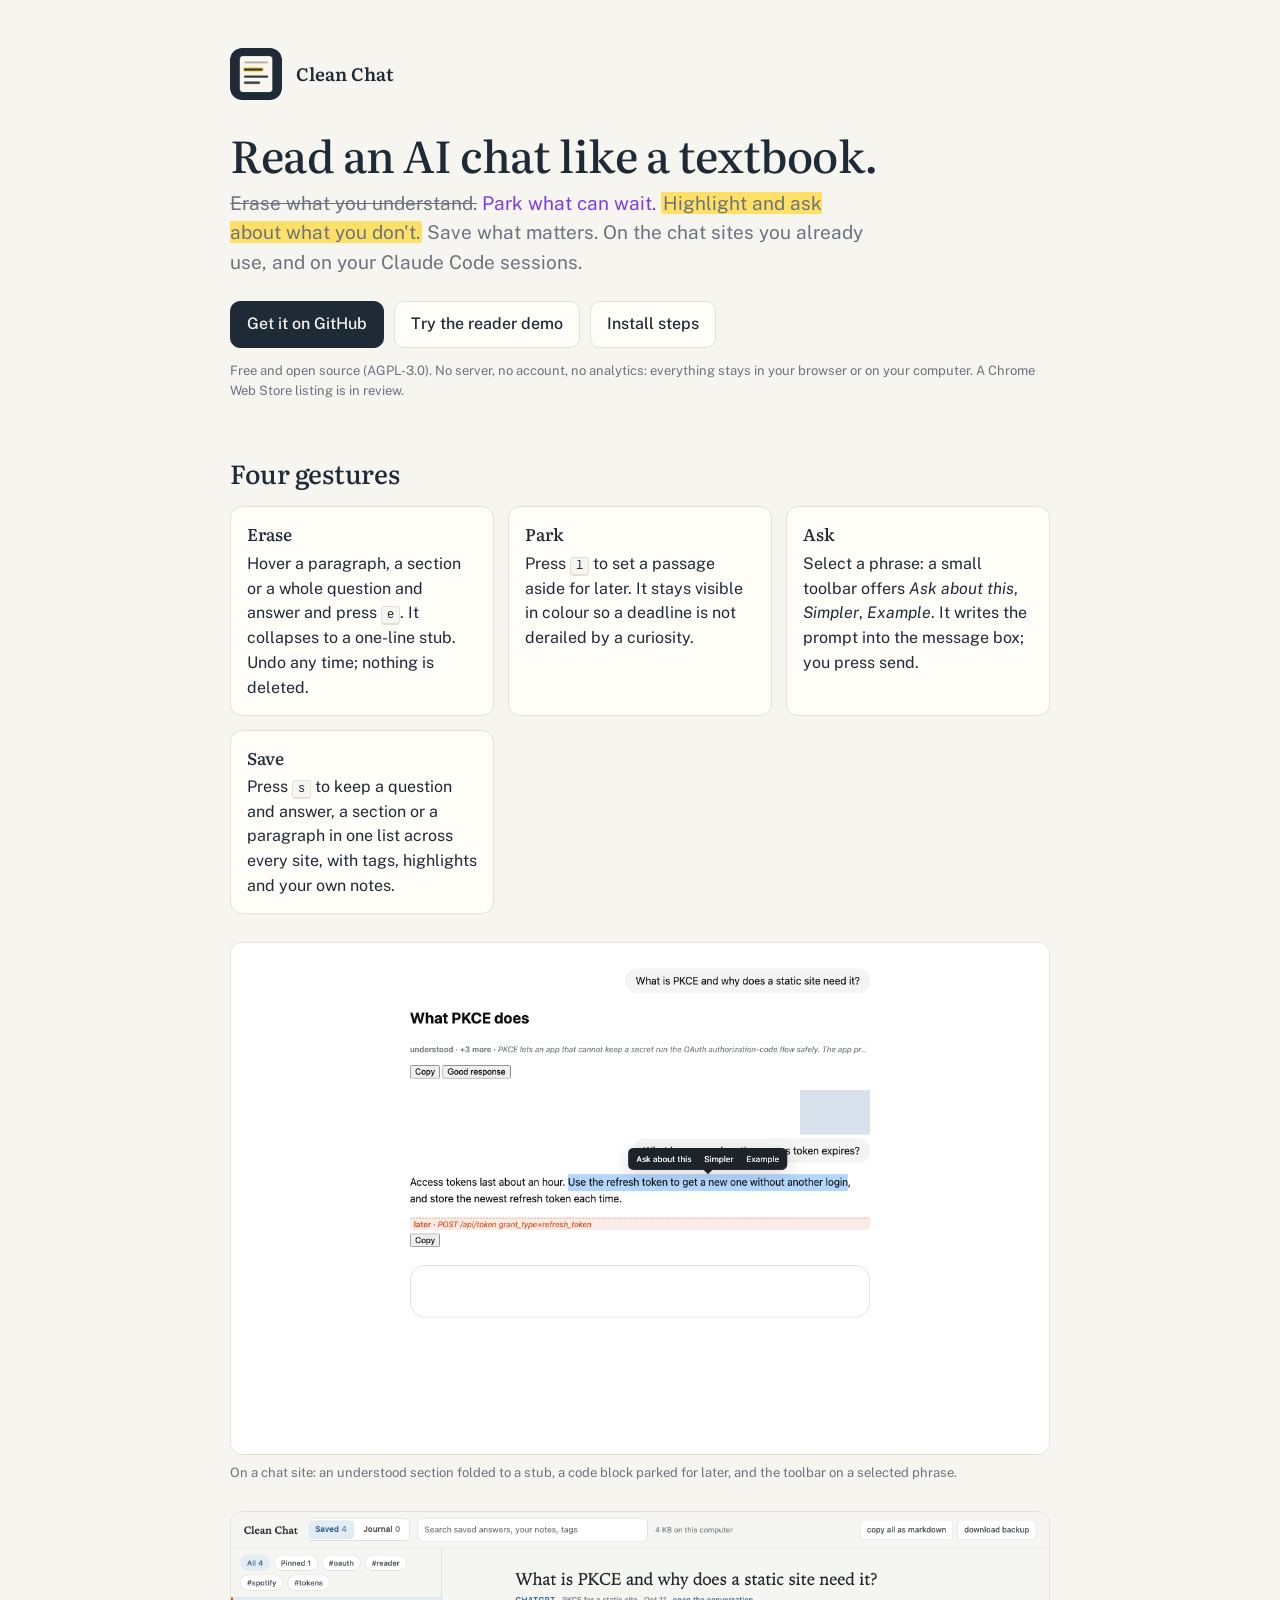
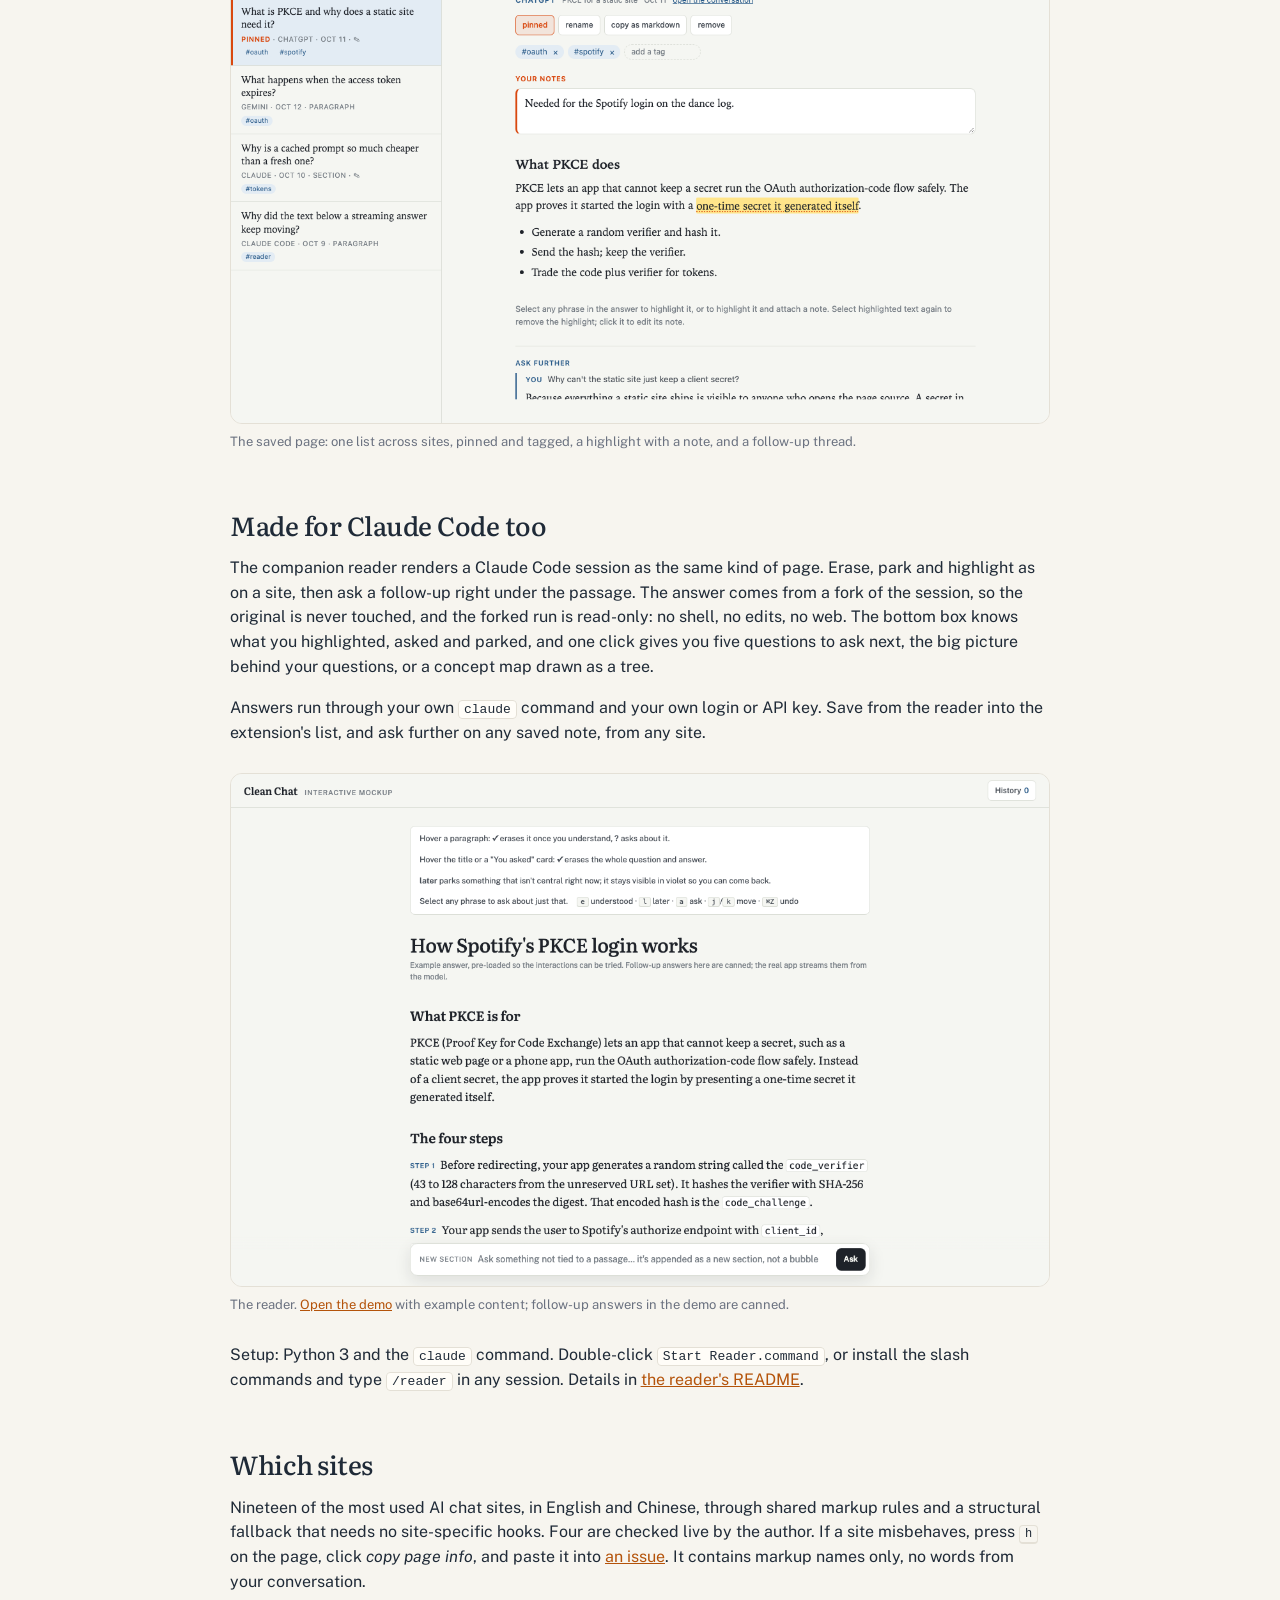
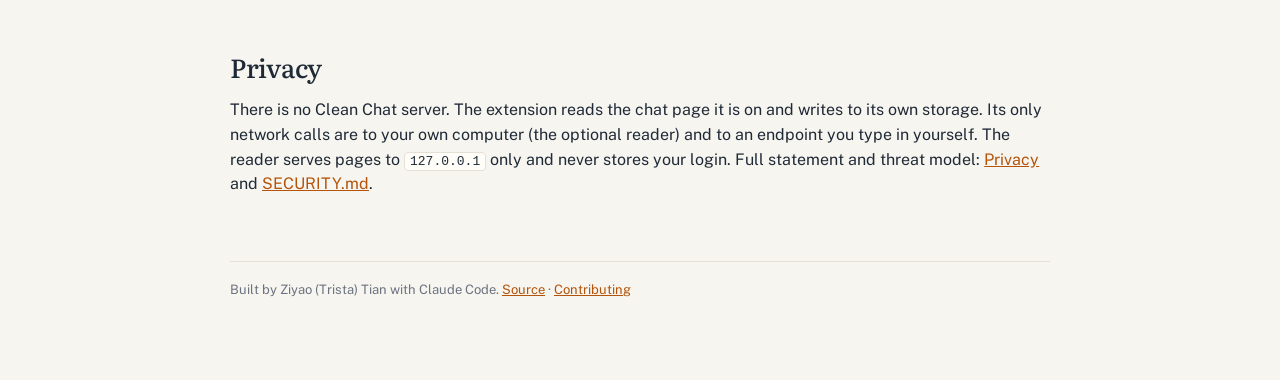
==== index.html @ 5e44d2bc "Project page for GitHub Pages Co-Authored-By: Claude Fable 5.1 <noreply@anthropic.com>" ====
<!doctype html>
<html lang="en">
<head>
<meta charset="utf-8">
<meta name="viewport" content="width=device-width, initial-scale=1">
<title>Clean Chat</title>
<meta name="description" content="A reading layer for AI chats and Claude Code sessions: erase what you understand, park what can wait, highlight and ask about what you don't, save what matters.">
<link rel="icon" href="store/icon128.png">
<link rel="preconnect" href="https://fonts.googleapis.com">
<link rel="preconnect" href="https://fonts.gstatic.com" crossorigin>
<link href="https://fonts.googleapis.com/css2?family=Literata:ital,opsz,wght@0,7..72,400;0,7..72,500;0,7..72,600;1,7..72,400&family=Public+Sans:wght@400;500;600&display=swap" rel="stylesheet">
<style>
  :root { --paper:#f7f5ef; --card:#fffdf8; --ink:#1f2a37; --muted:#6b7280; --rule:#e4e0d6; --accent:#b4530a; --later:#7c3aed; --hl:#ffe066;
          --serif:"Literata",Georgia,serif; --sans:"Public Sans",system-ui,sans-serif; --mono:ui-monospace,SFMono-Regular,Menlo,monospace; }
  @media (prefers-color-scheme: dark) { :root { --paper:#17191d; --card:#1f2227; --ink:#e8e6df; --muted:#9aa0a6; --rule:#2f333a; --hl:#8a6d00; } }
  * { box-sizing:border-box; }
  body { margin:0; background:var(--paper); color:var(--ink); font-family:var(--sans); line-height:1.55; }
  main { max-width:860px; margin:0 auto; padding:48px 20px 80px; }
  h1,h2,h3 { font-family:var(--serif); font-weight:500; letter-spacing:-0.01em; line-height:1.2; }
  h1 { font-size:44px; margin:0 0 8px; } h2 { font-size:26px; margin:56px 0 12px; } h3 { font-size:18px; margin:24px 0 6px; }
  .lede { font-size:19px; color:var(--muted); max-width:640px; margin:0 0 24px; }
  .brand { display:flex; align-items:center; gap:14px; margin-bottom:28px; }
  .brand img { width:52px; height:52px; border-radius:12px; }
  .brand span { font-family:var(--serif); font-weight:600; font-size:18px; }
  .cta { display:flex; flex-wrap:wrap; gap:10px; margin:20px 0 8px; }
  .btn { display:inline-block; padding:10px 16px; border-radius:10px; border:1px solid var(--rule); background:var(--card); color:var(--ink); text-decoration:none; font-weight:500; }
  .btn.primary { background:var(--ink); color:var(--paper); border-color:var(--ink); }
  .note { font-size:13px; color:var(--muted); }
  figure { margin:28px 0; } figure img { width:100%; height:auto; border:1px solid var(--rule); border-radius:12px; display:block; background:#fff; }
  figcaption { font-size:13px; color:var(--muted); margin-top:8px; }
  .gest { display:grid; grid-template-columns:repeat(auto-fit,minmax(240px,1fr)); gap:14px; margin:18px 0; }
  .g { background:var(--card); border:1px solid var(--rule); border-radius:12px; padding:14px 16px; }
  .g b { display:block; font-family:var(--serif); font-size:17px; font-weight:500; margin-bottom:4px; }
  kbd { font-family:var(--mono); font-size:12px; background:var(--paper); border:1px solid var(--rule); border-bottom-width:2px; border-radius:4px; padding:1px 5px; }
  .erased { color:var(--muted); text-decoration:line-through; } .parked { color:var(--later); } mark { background:var(--hl); color:inherit; padding:0 2px; border-radius:2px; }
  ol, ul { padding-left:22px; } li { margin:4px 0; }
  code { font-family:var(--mono); font-size:13px; background:var(--card); border:1px solid var(--rule); border-radius:4px; padding:1px 5px; }
  a { color:var(--accent); } footer { margin-top:64px; padding-top:18px; border-top:1px solid var(--rule); font-size:13px; color:var(--muted); }
</style>
</head>
<body>
<main>
  <div class="brand"><img src="store/icon128.png" alt=""><span>Clean Chat</span></div>
  <h1>Read an AI chat like a textbook.</h1>
  <p class="lede"><span class="erased">Erase what you understand.</span> <span class="parked">Park what can wait.</span> <mark>Highlight and ask about what you don't.</mark> Save what matters. On the chat sites you already use, and on your Claude Code sessions.</p>
  <div class="cta">
    <a class="btn primary" href="https://github.com/tristatian/clean-chat">Get it on GitHub</a>
    <a class="btn" href="mockup-v0.html">Try the reader demo</a>
    <a class="btn" href="https://github.com/tristatian/clean-chat#install">Install steps</a>
  </div>
  <p class="note">Free and open source (AGPL-3.0). No server, no account, no analytics: everything stays in your browser or on your computer. A Chrome Web Store listing is in review.</p>

  <h2>Four gestures</h2>
  <div class="gest">
    <div class="g"><b>Erase</b>Hover a paragraph, a section or a whole question and answer and press <kbd>e</kbd>. It collapses to a one-line stub. Undo any time; nothing is deleted.</div>
    <div class="g"><b>Park</b>Press <kbd>l</kbd> to set a passage aside for later. It stays visible in colour so a deadline is not derailed by a curiosity.</div>
    <div class="g"><b>Ask</b>Select a phrase: a small toolbar offers <i>Ask about this</i>, <i>Simpler</i>, <i>Example</i>. It writes the prompt into the message box; you press send.</div>
    <div class="g"><b>Save</b>Press <kbd>s</kbd> to keep a question and answer, a section or a paragraph in one list across every site, with tags, highlights and your own notes.</div>
  </div>
  <figure><img src="store/screenshots/1-chat.png" alt="A chat page with an understood stub, a parked code block and the selection toolbar"><figcaption>On a chat site: an understood section folded to a stub, a code block parked for later, and the toolbar on a selected phrase.</figcaption></figure>
  <figure><img src="store/screenshots/2-saved.png" alt="The saved page with notes from several sites"><figcaption>The saved page: one list across sites, pinned and tagged, a highlight with a note, and a follow-up thread.</figcaption></figure>

  <h2>Made for Claude Code too</h2>
  <p>The companion reader renders a Claude Code session as the same kind of page. Erase, park and highlight as on a site, then ask a follow-up right under the passage. The answer comes from a fork of the session, so the original is never touched, and the forked run is read-only: no shell, no edits, no web. The bottom box knows what you highlighted, asked and parked, and one click gives you five questions to ask next, the big picture behind your questions, or a concept map drawn as a tree.</p>
  <p>Answers run through your own <code>claude</code> command and your own login or API key. Save from the reader into the extension's list, and ask further on any saved note, from any site.</p>
  <figure><img src="store/screenshots/3-reader.png" alt="The Claude Code reader page"><figcaption>The reader. <a href="mockup-v0.html">Open the demo</a> with example content; follow-up answers in the demo are canned.</figcaption></figure>
  <p>Setup: Python 3 and the <code>claude</code> command. Double-click <code>Start Reader.command</code>, or install the slash commands and type <code>/reader</code> in any session. Details in <a href="https://github.com/tristatian/clean-chat/blob/main/claude-code/README.md">the reader's README</a>.</p>

  <h2>Which sites</h2>
  <p>Nineteen of the most used AI chat sites, in English and Chinese, through shared markup rules and a structural fallback that needs no site-specific hooks. Four are checked live by the author. If a site misbehaves, press <kbd>h</kbd> on the page, click <i>copy page info</i>, and paste it into <a href="https://github.com/tristatian/clean-chat/issues">an issue</a>. It contains markup names only, no words from your conversation.</p>

  <h2>Privacy</h2>
  <p>There is no Clean Chat server. The extension reads the chat page it is on and writes to its own storage. Its only network calls are to your own computer (the optional reader) and to an endpoint you type in yourself. The reader serves pages to <code>127.0.0.1</code> only and never stores your login. Full statement and threat model: <a href="https://github.com/tristatian/clean-chat#privacy">Privacy</a> and <a href="https://github.com/tristatian/clean-chat/blob/main/SECURITY.md">SECURITY.md</a>.</p>

  <footer>Built by Ziyao (Trista) Tian with Claude Code. <a href="https://github.com/tristatian/clean-chat">Source</a> · <a href="https://github.com/tristatian/clean-chat/blob/main/CONTRIBUTING.md">Contributing</a></footer>
</main>
</body>
</html>
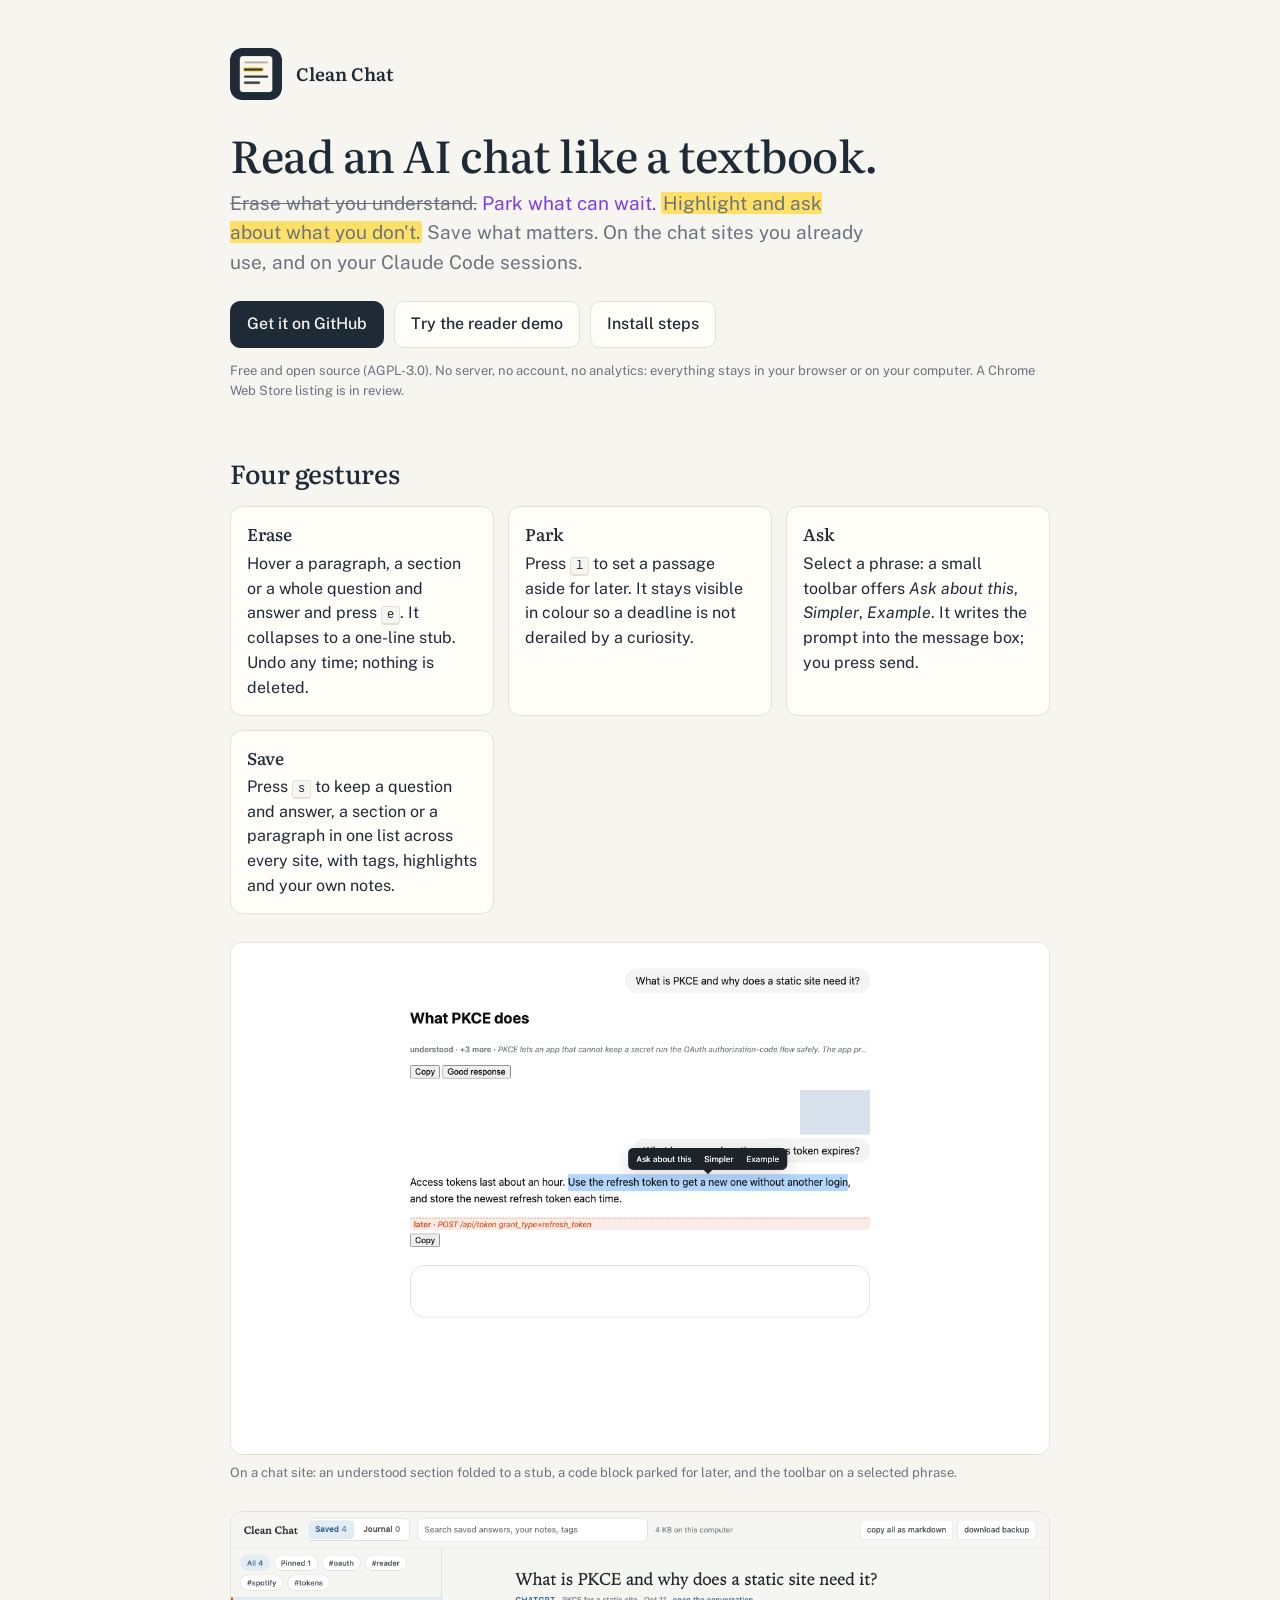
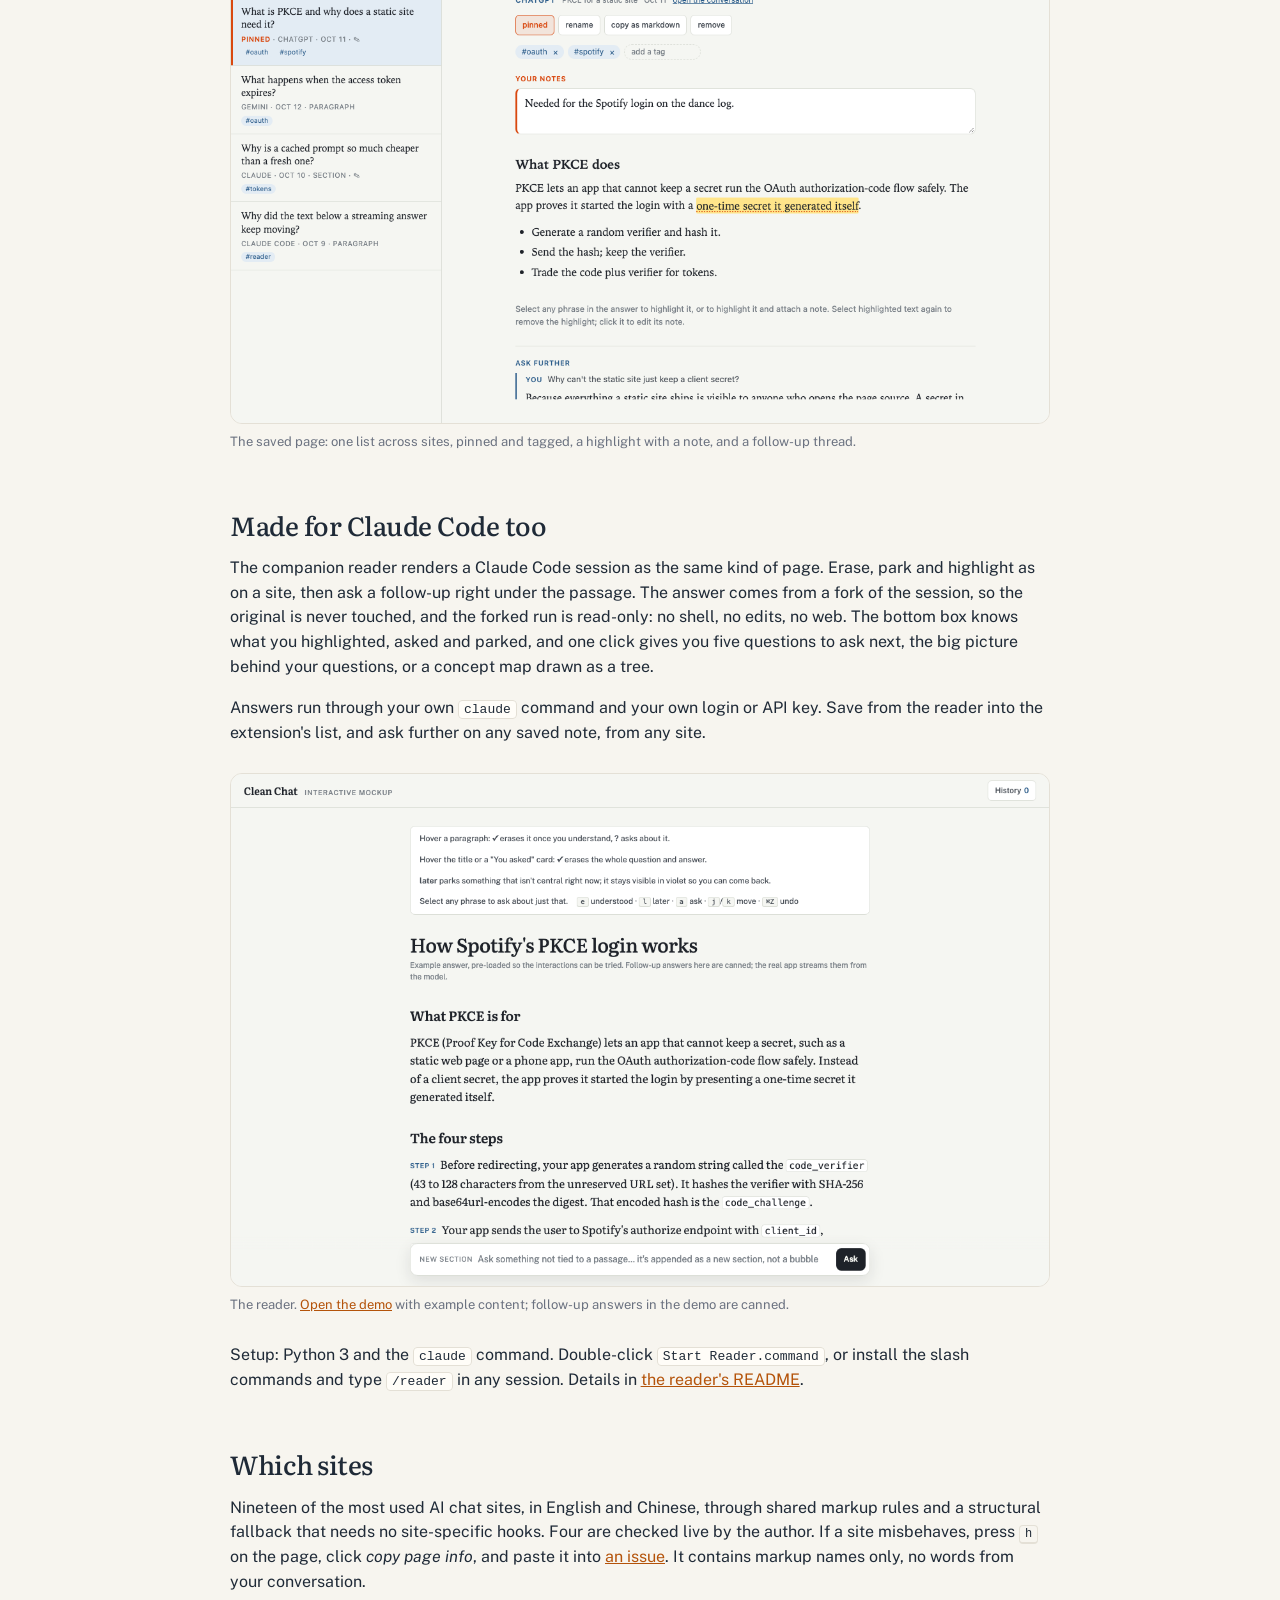
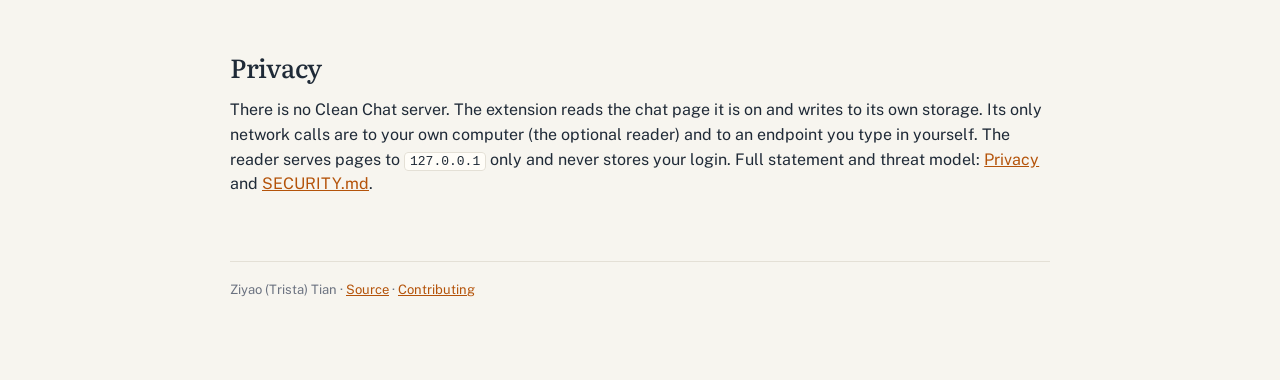
==== commit 8c673bfe: "Page footer Co-Authored-By: Claude Fable 5.1 <noreply@anthropic.com>" ====
--- a/index.html
+++ b/index.html
@@ -72,7 +72,7 @@
   <h2>Privacy</h2>
   <p>There is no Clean Chat server. The extension reads the chat page it is on and writes to its own storage. Its only network calls are to your own computer (the optional reader) and to an endpoint you type in yourself. The reader serves pages to <code>127.0.0.1</code> only and never stores your login. Full statement and threat model: <a href="https://github.com/tristatian/clean-chat#privacy">Privacy</a> and <a href="https://github.com/tristatian/clean-chat/blob/main/SECURITY.md">SECURITY.md</a>.</p>
 
-  <footer>Built by Ziyao (Trista) Tian with Claude Code. <a href="https://github.com/tristatian/clean-chat">Source</a> · <a href="https://github.com/tristatian/clean-chat/blob/main/CONTRIBUTING.md">Contributing</a></footer>
+  <footer>Ziyao (Trista) Tian · <a href="https://github.com/tristatian/clean-chat">Source</a> · <a href="https://github.com/tristatian/clean-chat/blob/main/CONTRIBUTING.md">Contributing</a></footer>
 </main>
 </body>
 </html>
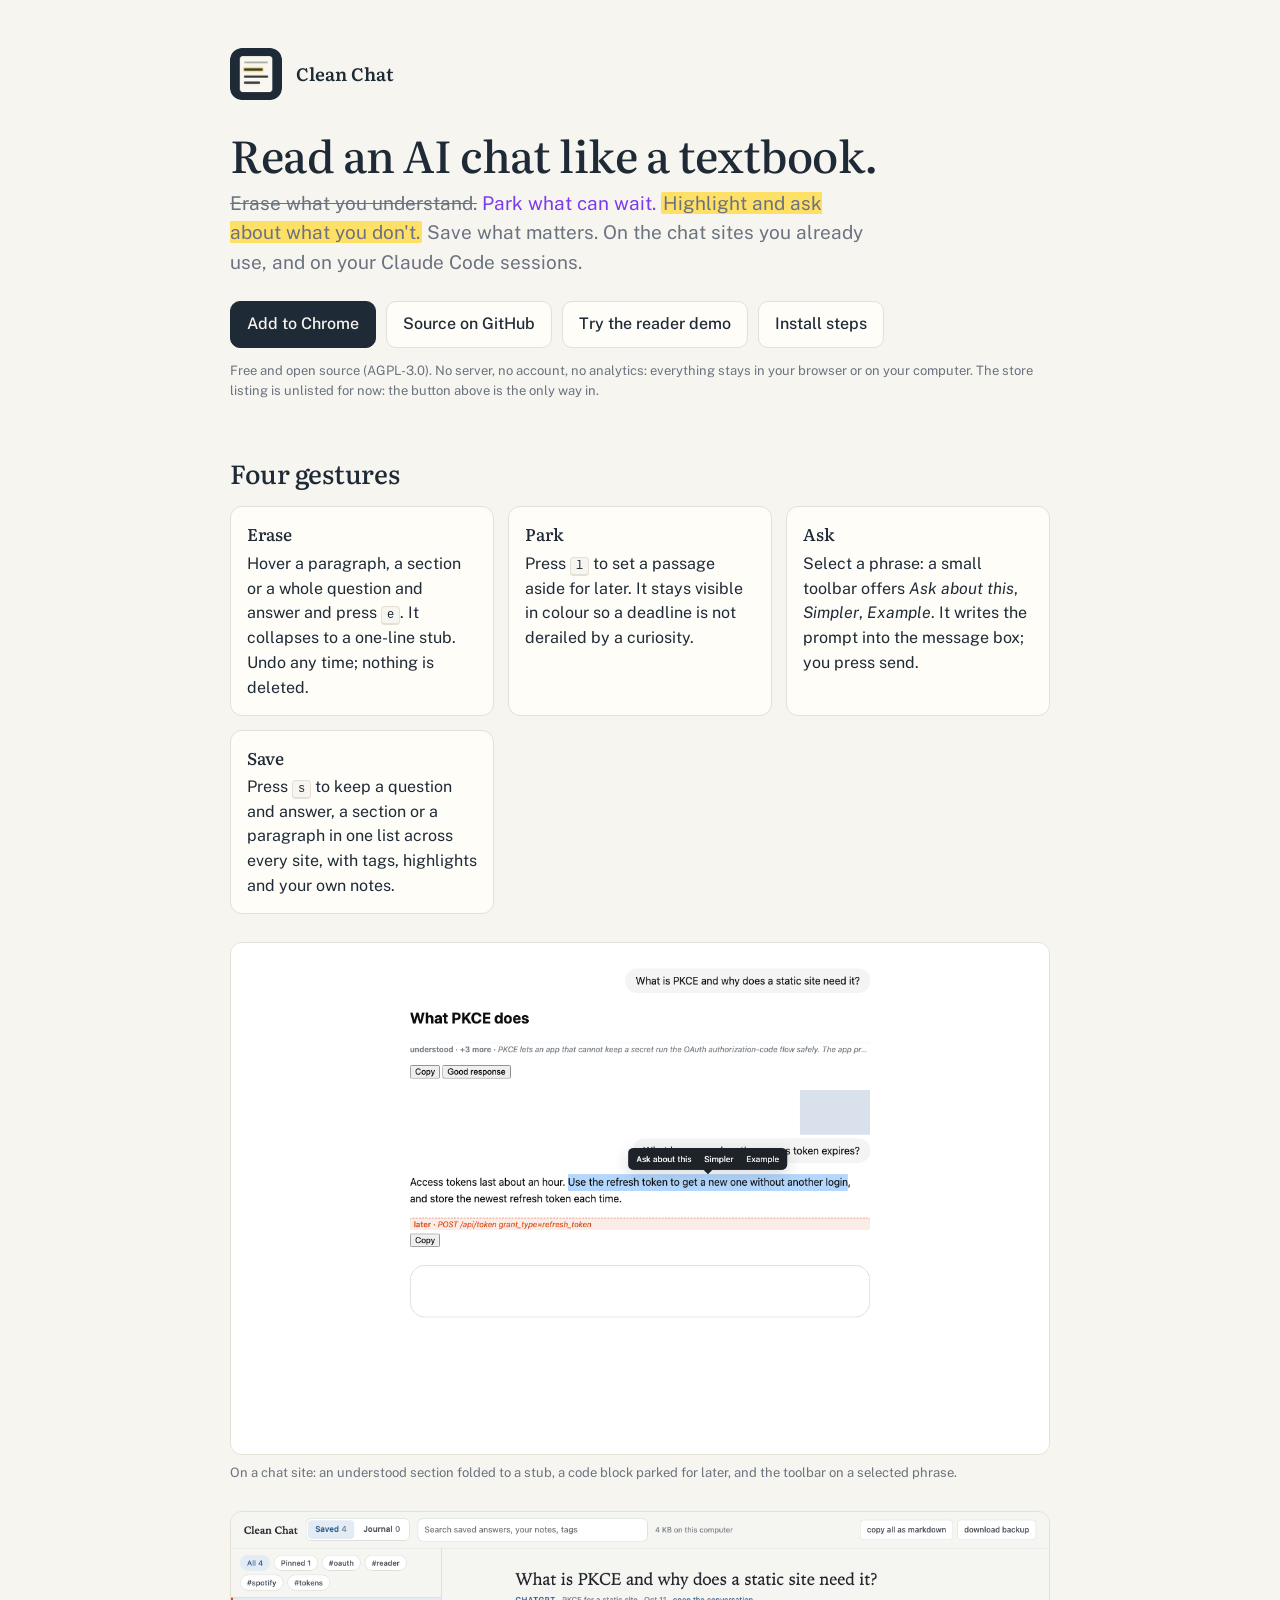
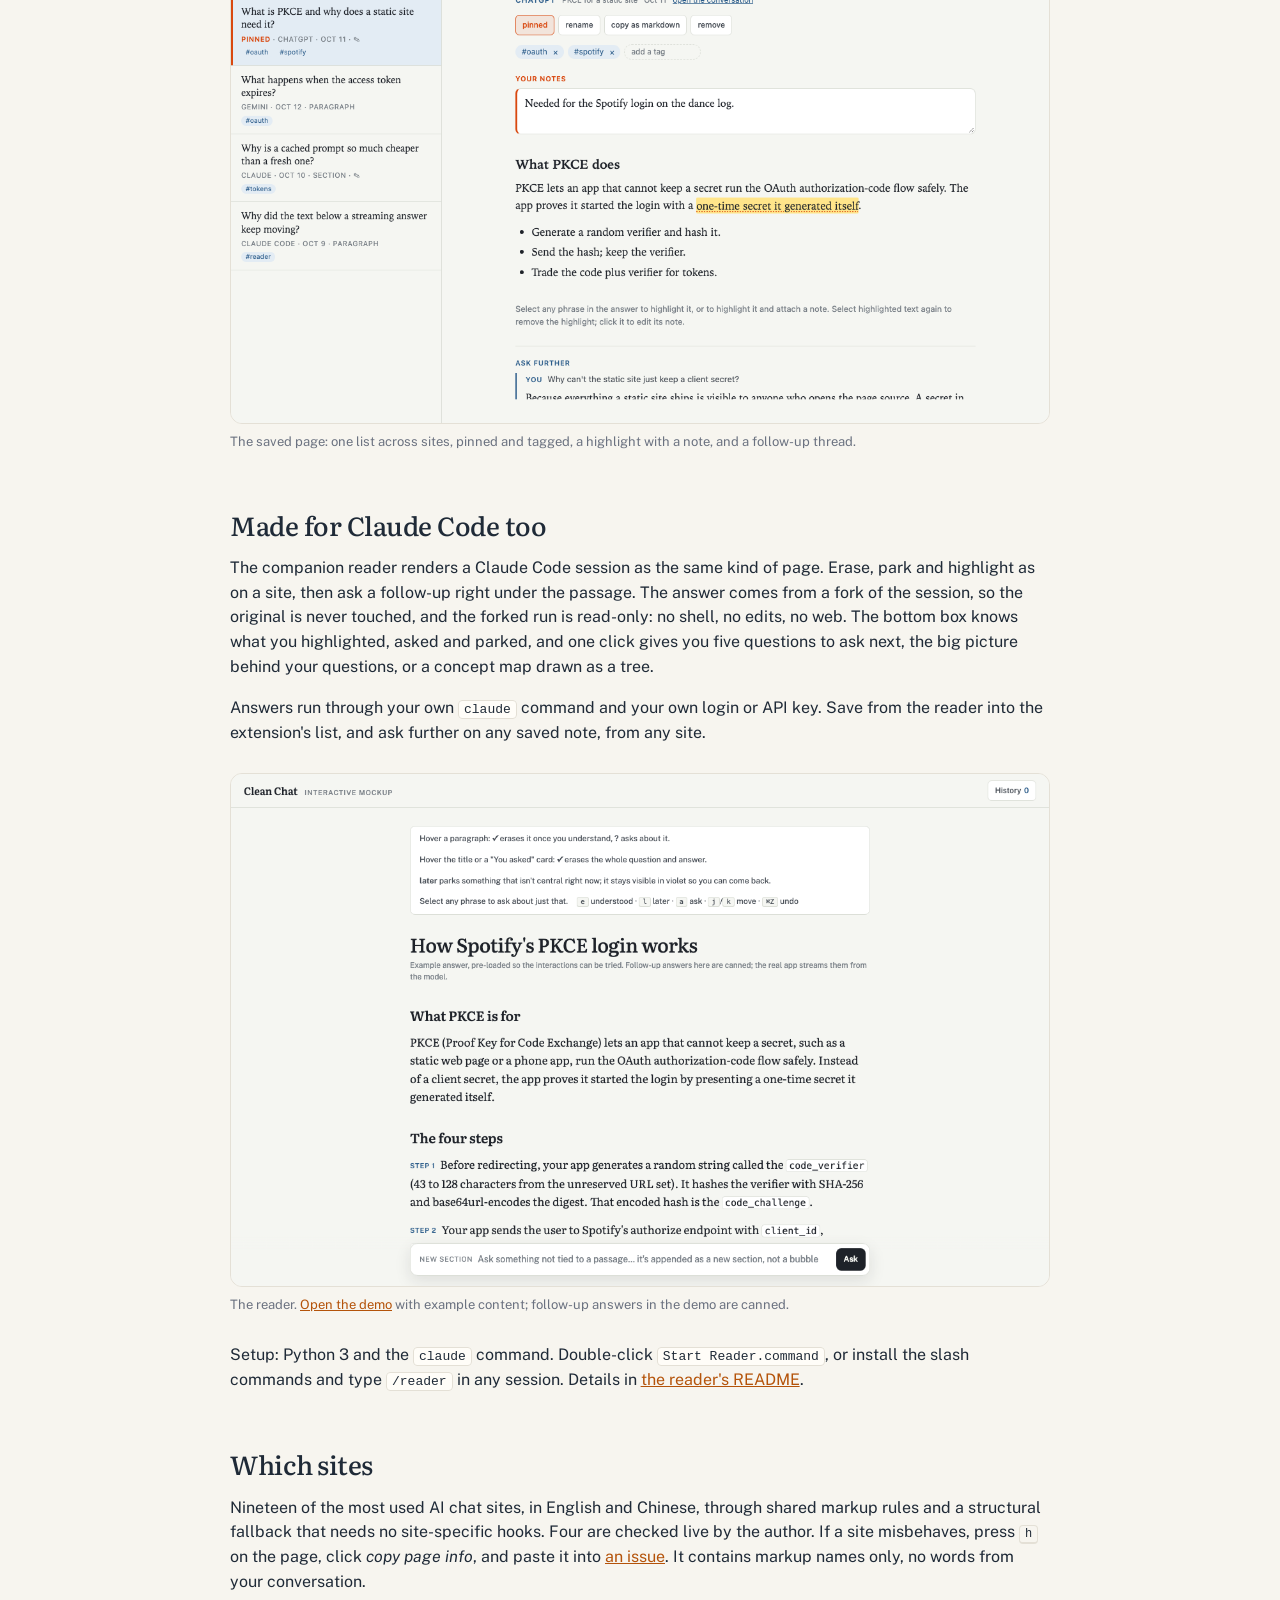
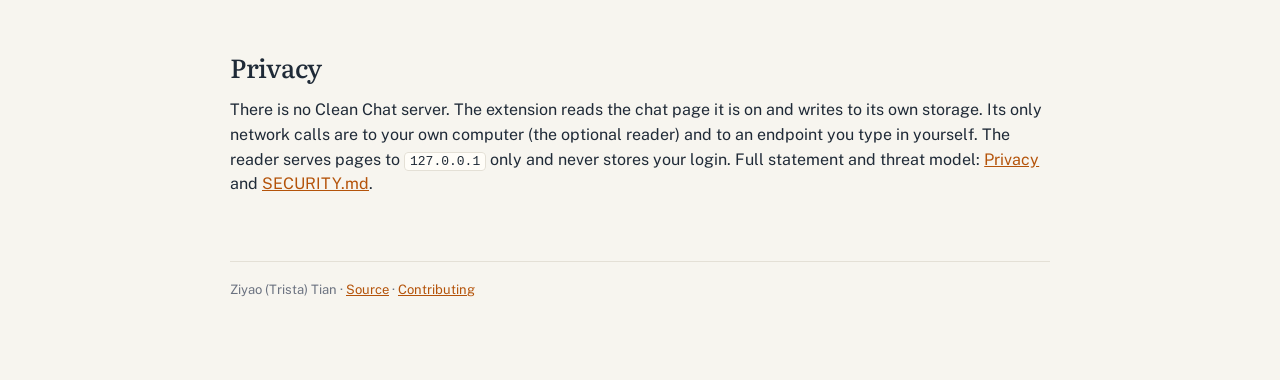
==== commit 849b196c: "Store link: README install and project page Co-Authored-By: Claude Fable 5.1 <noreply@anthropic.com>" ====
--- a/index.html
+++ b/index.html
@@ -44,11 +44,12 @@
   <h1>Read an AI chat like a textbook.</h1>
   <p class="lede"><span class="erased">Erase what you understand.</span> <span class="parked">Park what can wait.</span> <mark>Highlight and ask about what you don't.</mark> Save what matters. On the chat sites you already use, and on your Claude Code sessions.</p>
   <div class="cta">
-    <a class="btn primary" href="https://github.com/tristatian/clean-chat">Get it on GitHub</a>
+    <a class="btn primary" href="https://chromewebstore.google.com/detail/clean-chat/jnaancgndlpgaeckmnebcomdoldkijkh">Add to Chrome</a>
+    <a class="btn" href="https://github.com/tristatian/clean-chat">Source on GitHub</a>
     <a class="btn" href="mockup-v0.html">Try the reader demo</a>
     <a class="btn" href="https://github.com/tristatian/clean-chat#install">Install steps</a>
   </div>
-  <p class="note">Free and open source (AGPL-3.0). No server, no account, no analytics: everything stays in your browser or on your computer. A Chrome Web Store listing is in review.</p>
+  <p class="note">Free and open source (AGPL-3.0). No server, no account, no analytics: everything stays in your browser or on your computer. The store listing is unlisted for now: the button above is the only way in.</p>
 
   <h2>Four gestures</h2>
   <div class="gest">
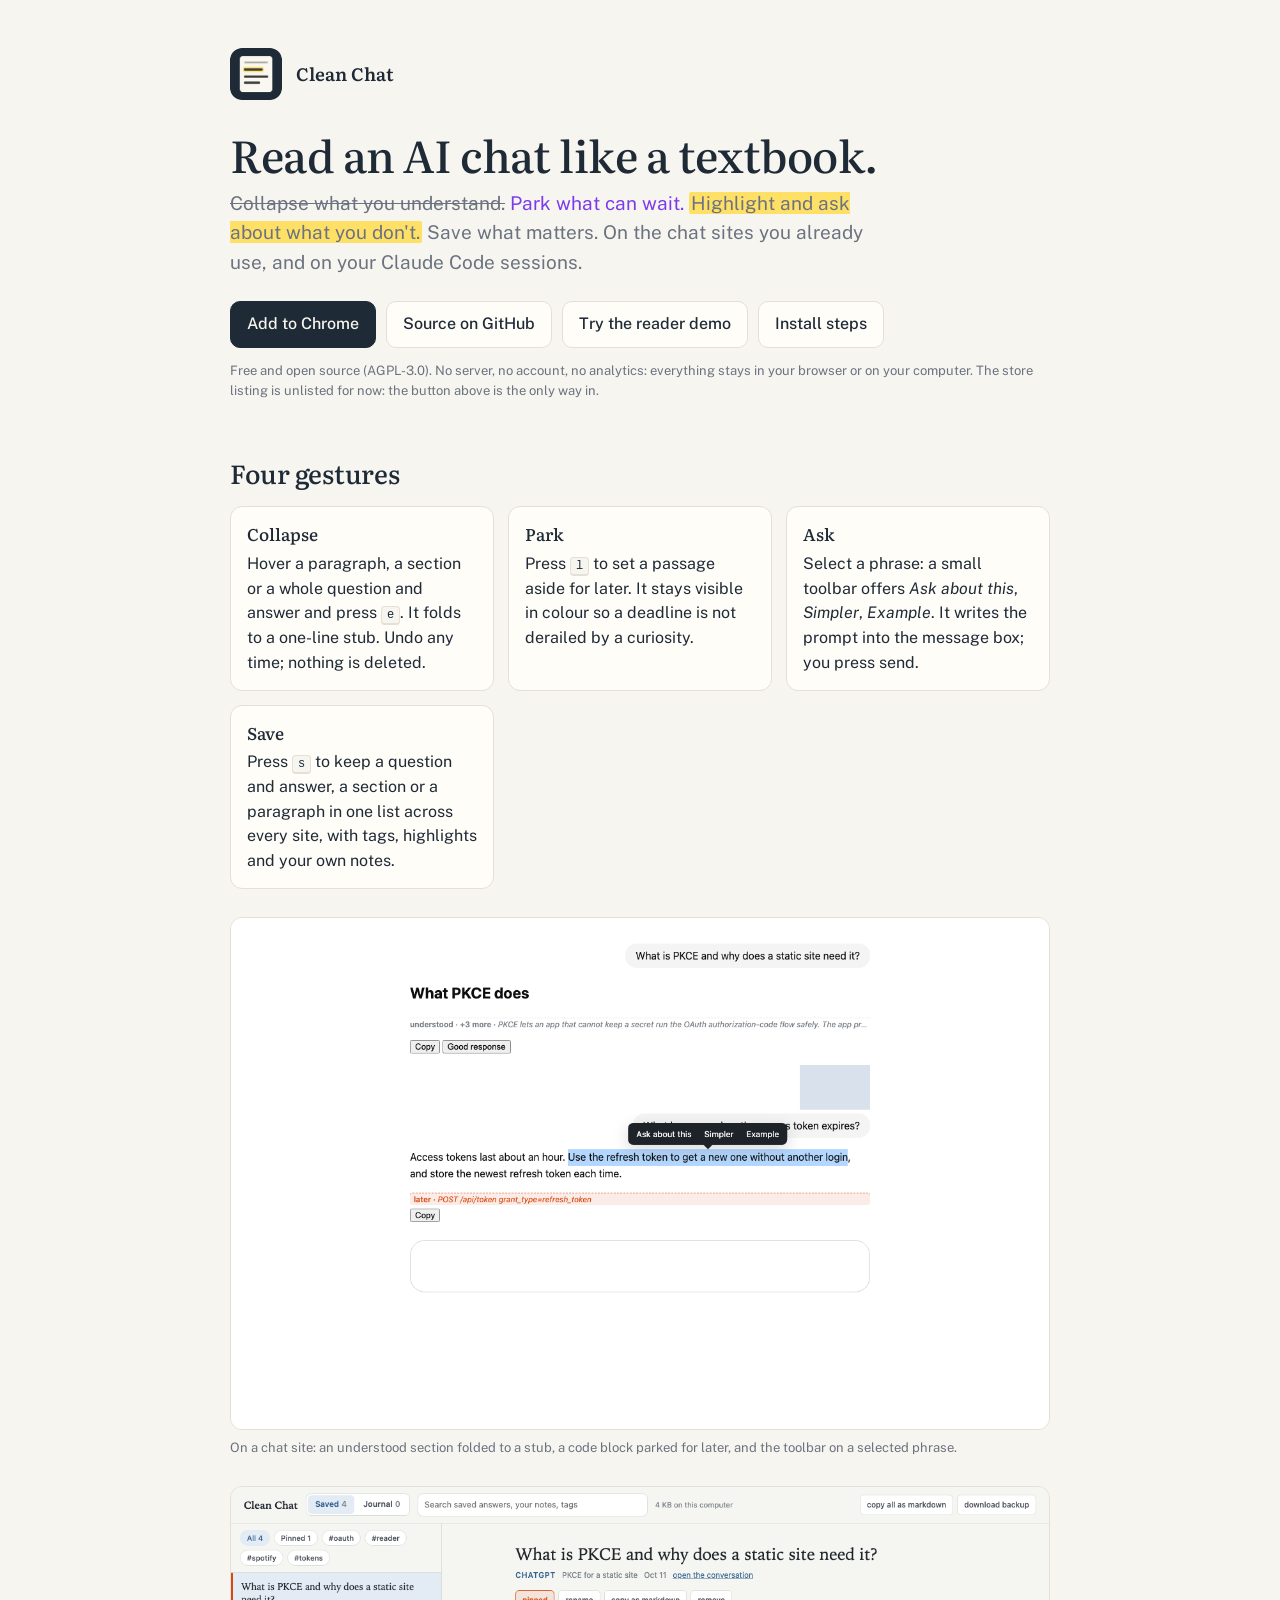
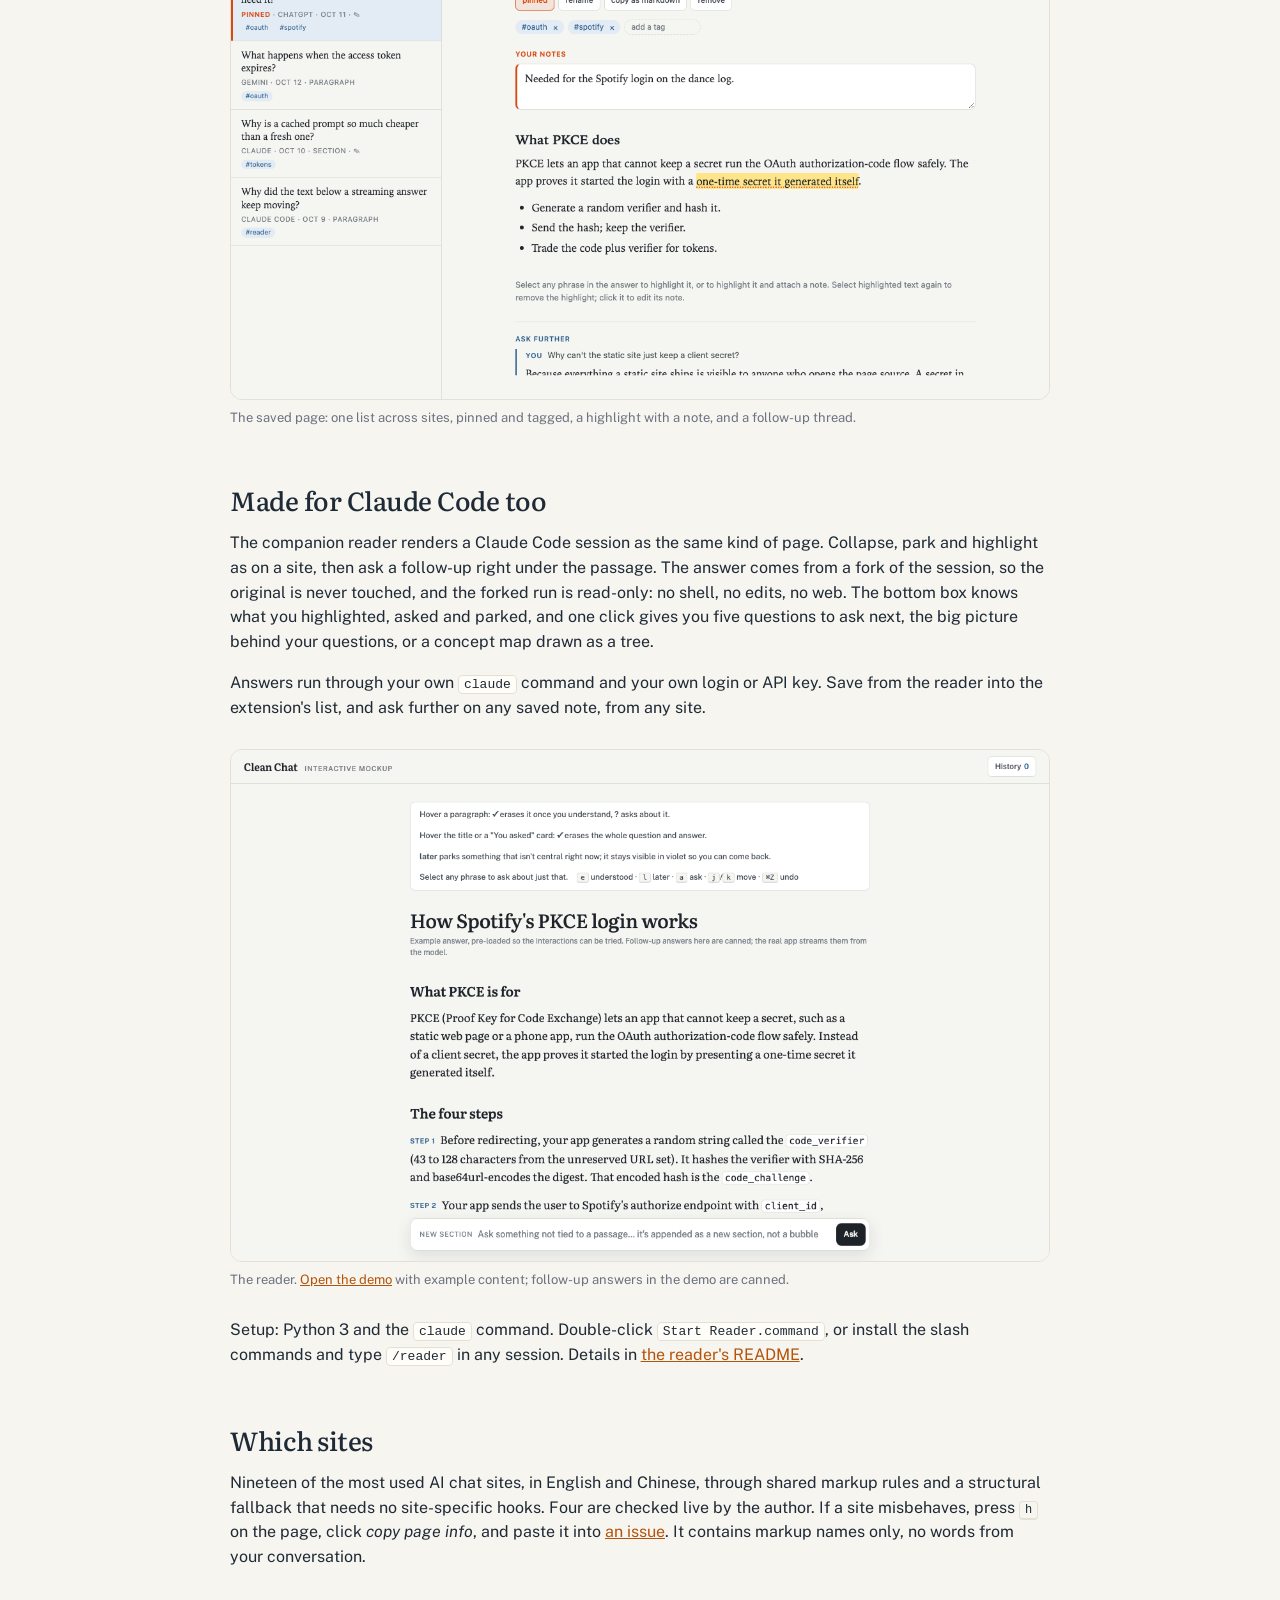
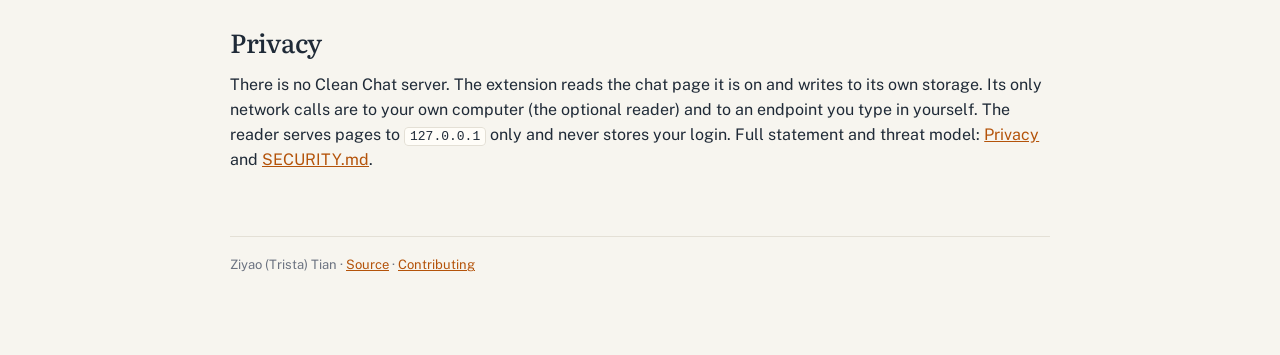
==== commit 186b40f2: "Wording: collapse, not erase, in every public text and UI label (v0.7.9) Code identifiers and stored" ====
--- a/index.html
+++ b/index.html
@@ -4,7 +4,7 @@
 <meta charset="utf-8">
 <meta name="viewport" content="width=device-width, initial-scale=1">
 <title>Clean Chat</title>
-<meta name="description" content="A reading layer for AI chats and Claude Code sessions: erase what you understand, park what can wait, highlight and ask about what you don't, save what matters.">
+<meta name="description" content="A reading layer for AI chats and Claude Code sessions: collapse what you understand, park what can wait, highlight and ask about what you don't, save what matters.">
 <link rel="icon" href="store/icon128.png">
 <link rel="preconnect" href="https://fonts.googleapis.com">
 <link rel="preconnect" href="https://fonts.gstatic.com" crossorigin>
@@ -42,7 +42,7 @@
 <main>
   <div class="brand"><img src="store/icon128.png" alt=""><span>Clean Chat</span></div>
   <h1>Read an AI chat like a textbook.</h1>
-  <p class="lede"><span class="erased">Erase what you understand.</span> <span class="parked">Park what can wait.</span> <mark>Highlight and ask about what you don't.</mark> Save what matters. On the chat sites you already use, and on your Claude Code sessions.</p>
+  <p class="lede"><span class="erased">Collapse what you understand.</span> <span class="parked">Park what can wait.</span> <mark>Highlight and ask about what you don't.</mark> Save what matters. On the chat sites you already use, and on your Claude Code sessions.</p>
   <div class="cta">
     <a class="btn primary" href="https://chromewebstore.google.com/detail/clean-chat/jnaancgndlpgaeckmnebcomdoldkijkh">Add to Chrome</a>
     <a class="btn" href="https://github.com/tristatian/clean-chat">Source on GitHub</a>
@@ -53,7 +53,7 @@
 
   <h2>Four gestures</h2>
   <div class="gest">
-    <div class="g"><b>Erase</b>Hover a paragraph, a section or a whole question and answer and press <kbd>e</kbd>. It collapses to a one-line stub. Undo any time; nothing is deleted.</div>
+    <div class="g"><b>Collapse</b>Hover a paragraph, a section or a whole question and answer and press <kbd>e</kbd>. It folds to a one-line stub. Undo any time; nothing is deleted.</div>
     <div class="g"><b>Park</b>Press <kbd>l</kbd> to set a passage aside for later. It stays visible in colour so a deadline is not derailed by a curiosity.</div>
     <div class="g"><b>Ask</b>Select a phrase: a small toolbar offers <i>Ask about this</i>, <i>Simpler</i>, <i>Example</i>. It writes the prompt into the message box; you press send.</div>
     <div class="g"><b>Save</b>Press <kbd>s</kbd> to keep a question and answer, a section or a paragraph in one list across every site, with tags, highlights and your own notes.</div>
@@ -62,7 +62,7 @@
   <figure><img src="store/screenshots/2-saved.png" alt="The saved page with notes from several sites"><figcaption>The saved page: one list across sites, pinned and tagged, a highlight with a note, and a follow-up thread.</figcaption></figure>
 
   <h2>Made for Claude Code too</h2>
-  <p>The companion reader renders a Claude Code session as the same kind of page. Erase, park and highlight as on a site, then ask a follow-up right under the passage. The answer comes from a fork of the session, so the original is never touched, and the forked run is read-only: no shell, no edits, no web. The bottom box knows what you highlighted, asked and parked, and one click gives you five questions to ask next, the big picture behind your questions, or a concept map drawn as a tree.</p>
+  <p>The companion reader renders a Claude Code session as the same kind of page. Collapse, park and highlight as on a site, then ask a follow-up right under the passage. The answer comes from a fork of the session, so the original is never touched, and the forked run is read-only: no shell, no edits, no web. The bottom box knows what you highlighted, asked and parked, and one click gives you five questions to ask next, the big picture behind your questions, or a concept map drawn as a tree.</p>
   <p>Answers run through your own <code>claude</code> command and your own login or API key. Save from the reader into the extension's list, and ask further on any saved note, from any site.</p>
   <figure><img src="store/screenshots/3-reader.png" alt="The Claude Code reader page"><figcaption>The reader. <a href="mockup-v0.html">Open the demo</a> with example content; follow-up answers in the demo are canned.</figcaption></figure>
   <p>Setup: Python 3 and the <code>claude</code> command. Double-click <code>Start Reader.command</code>, or install the slash commands and type <code>/reader</code> in any session. Details in <a href="https://github.com/tristatian/clean-chat/blob/main/claude-code/README.md">the reader's README</a>.</p>
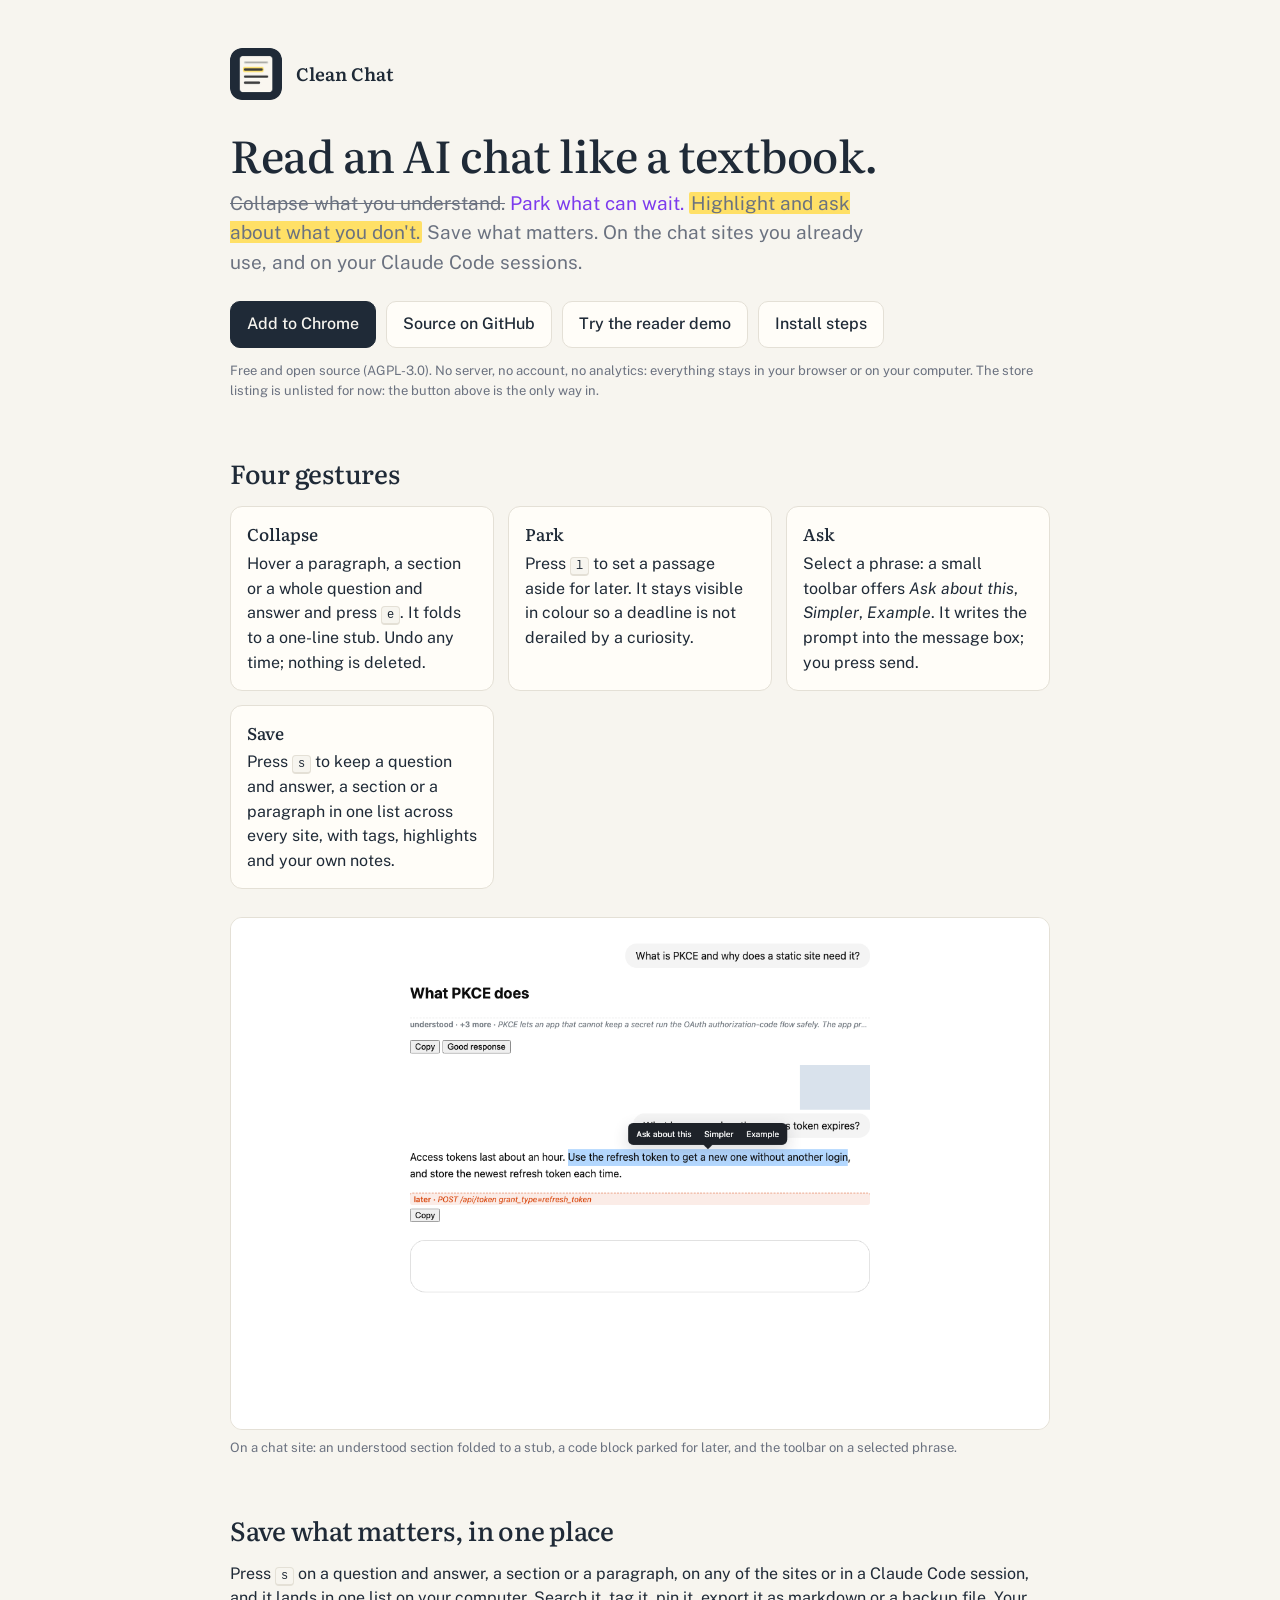
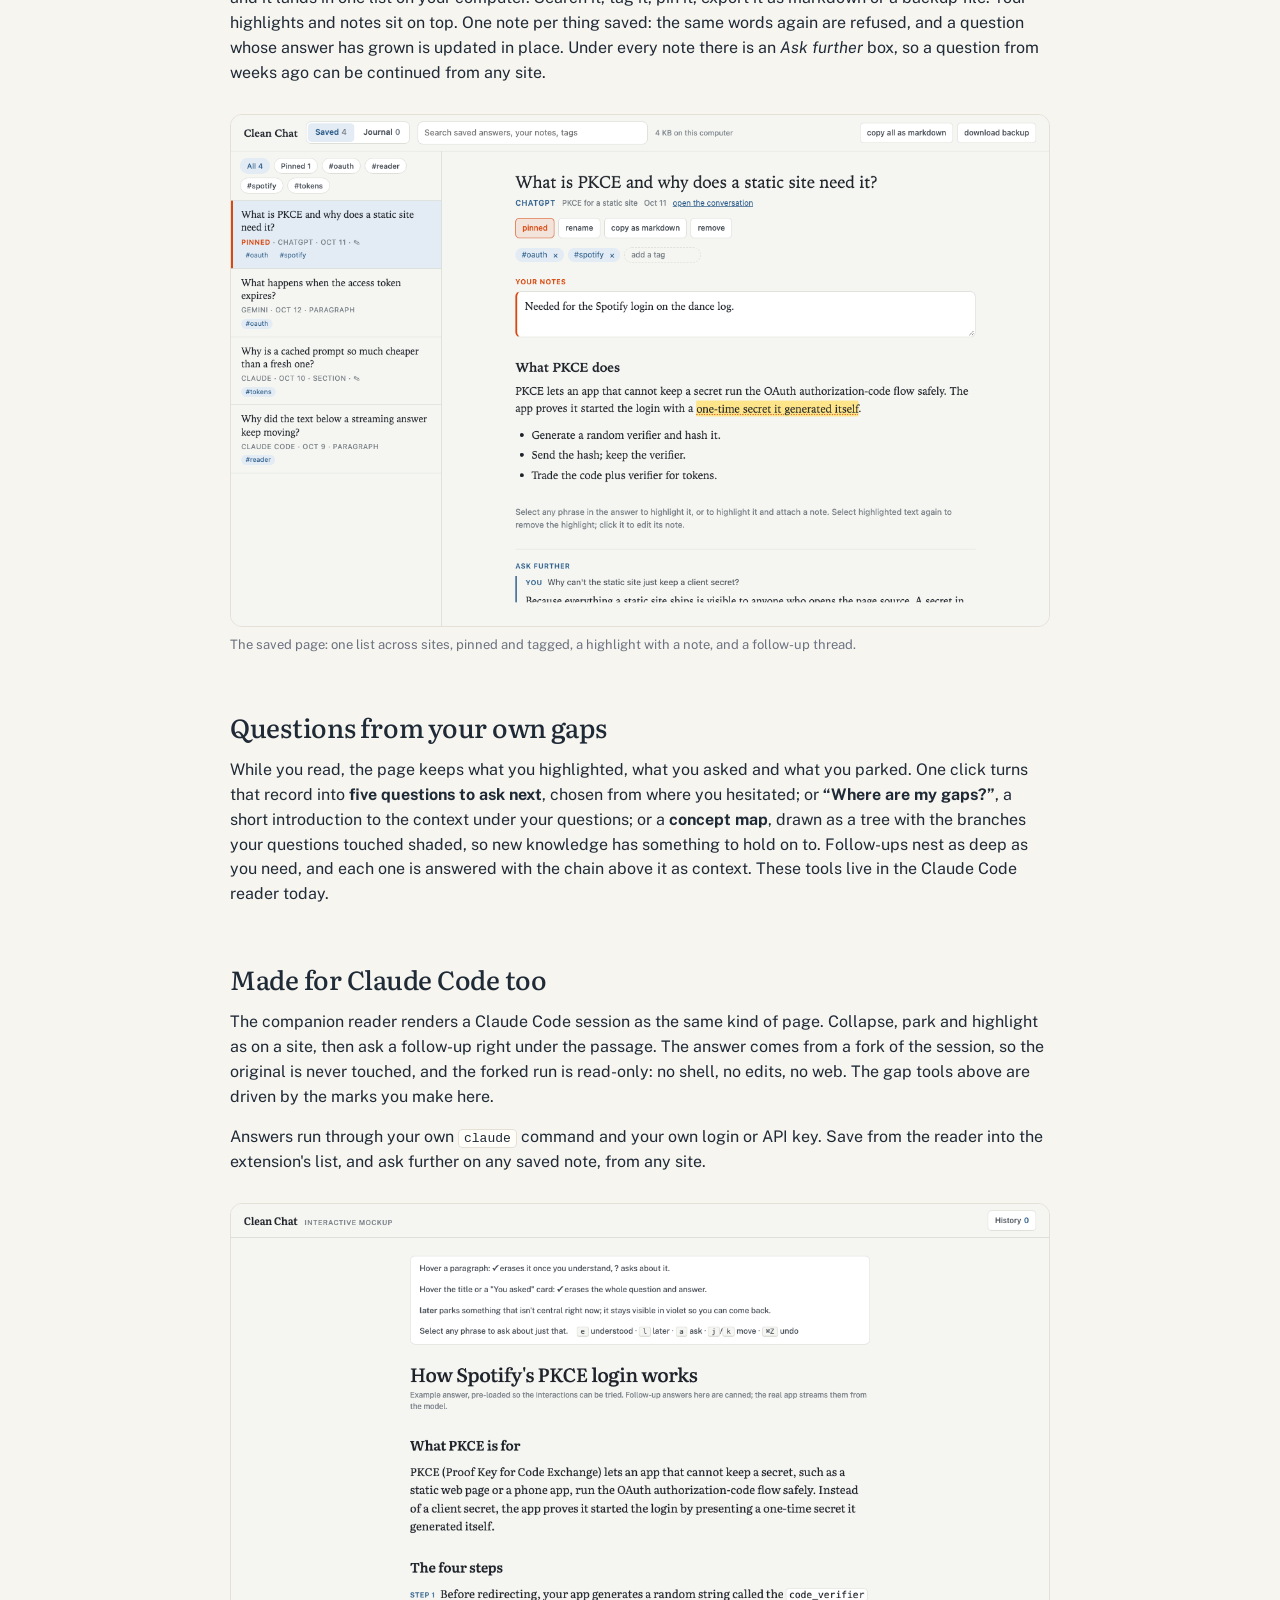
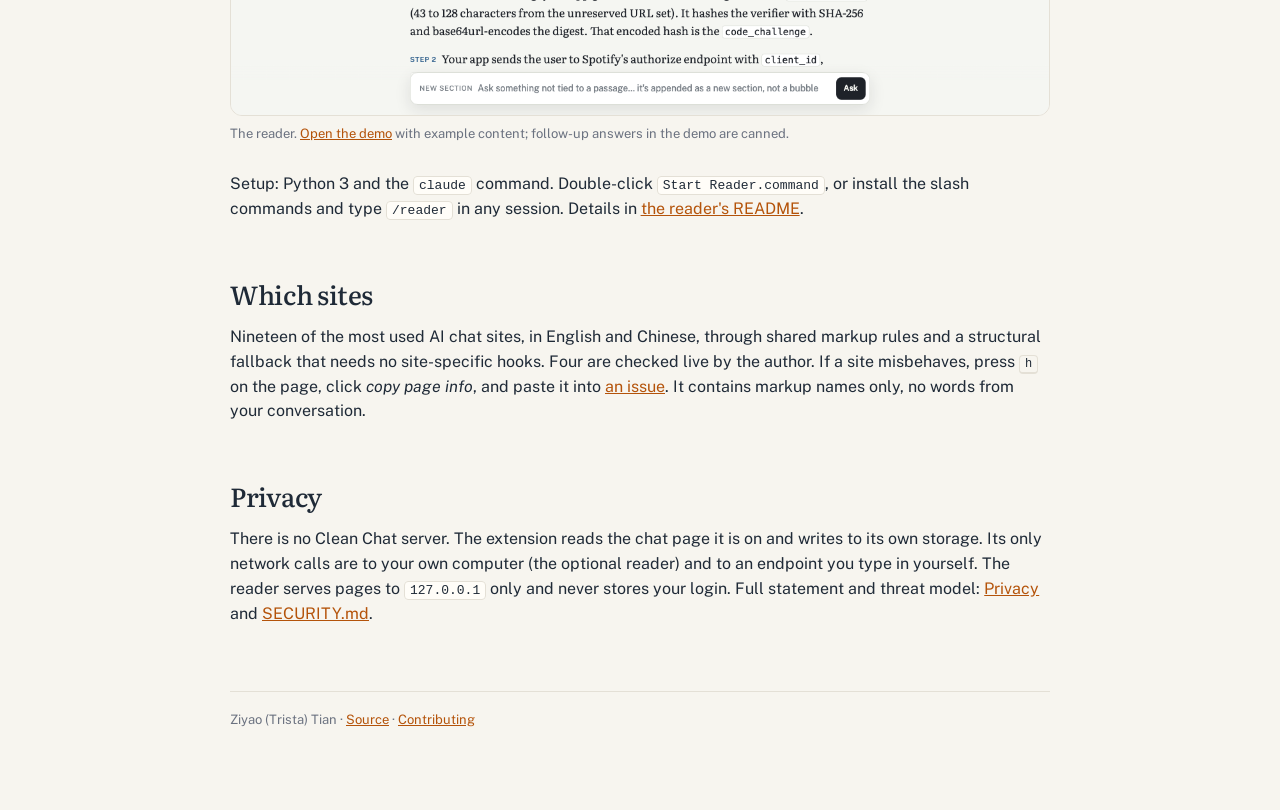
==== commit 9ed2481c: "Give the save list and the questions-from-your-gaps tools their own weight on the README, the projec" ====
--- a/index.html
+++ b/index.html
@@ -59,10 +59,16 @@
     <div class="g"><b>Save</b>Press <kbd>s</kbd> to keep a question and answer, a section or a paragraph in one list across every site, with tags, highlights and your own notes.</div>
   </div>
   <figure><img src="store/screenshots/1-chat.png" alt="A chat page with an understood stub, a parked code block and the selection toolbar"><figcaption>On a chat site: an understood section folded to a stub, a code block parked for later, and the toolbar on a selected phrase.</figcaption></figure>
+
+  <h2>Save what matters, in one place</h2>
+  <p>Press <kbd>s</kbd> on a question and answer, a section or a paragraph, on any of the sites or in a Claude Code session, and it lands in one list on your computer. Search it, tag it, pin it, export it as markdown or a backup file. Your highlights and notes sit on top. One note per thing saved: the same words again are refused, and a question whose answer has grown is updated in place. Under every note there is an <i>Ask further</i> box, so a question from weeks ago can be continued from any site.</p>
   <figure><img src="store/screenshots/2-saved.png" alt="The saved page with notes from several sites"><figcaption>The saved page: one list across sites, pinned and tagged, a highlight with a note, and a follow-up thread.</figcaption></figure>
 
+  <h2>Questions from your own gaps</h2>
+  <p>While you read, the page keeps what you highlighted, what you asked and what you parked. One click turns that record into <b>five questions to ask next</b>, chosen from where you hesitated; or <b>“Where are my gaps?”</b>, a short introduction to the context under your questions; or a <b>concept map</b>, drawn as a tree with the branches your questions touched shaded, so new knowledge has something to hold on to. Follow-ups nest as deep as you need, and each one is answered with the chain above it as context. These tools live in the Claude Code reader today.</p>
+
   <h2>Made for Claude Code too</h2>
-  <p>The companion reader renders a Claude Code session as the same kind of page. Collapse, park and highlight as on a site, then ask a follow-up right under the passage. The answer comes from a fork of the session, so the original is never touched, and the forked run is read-only: no shell, no edits, no web. The bottom box knows what you highlighted, asked and parked, and one click gives you five questions to ask next, the big picture behind your questions, or a concept map drawn as a tree.</p>
+  <p>The companion reader renders a Claude Code session as the same kind of page. Collapse, park and highlight as on a site, then ask a follow-up right under the passage. The answer comes from a fork of the session, so the original is never touched, and the forked run is read-only: no shell, no edits, no web. The gap tools above are driven by the marks you make here.</p>
   <p>Answers run through your own <code>claude</code> command and your own login or API key. Save from the reader into the extension's list, and ask further on any saved note, from any site.</p>
   <figure><img src="store/screenshots/3-reader.png" alt="The Claude Code reader page"><figcaption>The reader. <a href="mockup-v0.html">Open the demo</a> with example content; follow-up answers in the demo are canned.</figcaption></figure>
   <p>Setup: Python 3 and the <code>claude</code> command. Double-click <code>Start Reader.command</code>, or install the slash commands and type <code>/reader</code> in any session. Details in <a href="https://github.com/tristatian/clean-chat/blob/main/claude-code/README.md">the reader's README</a>.</p>
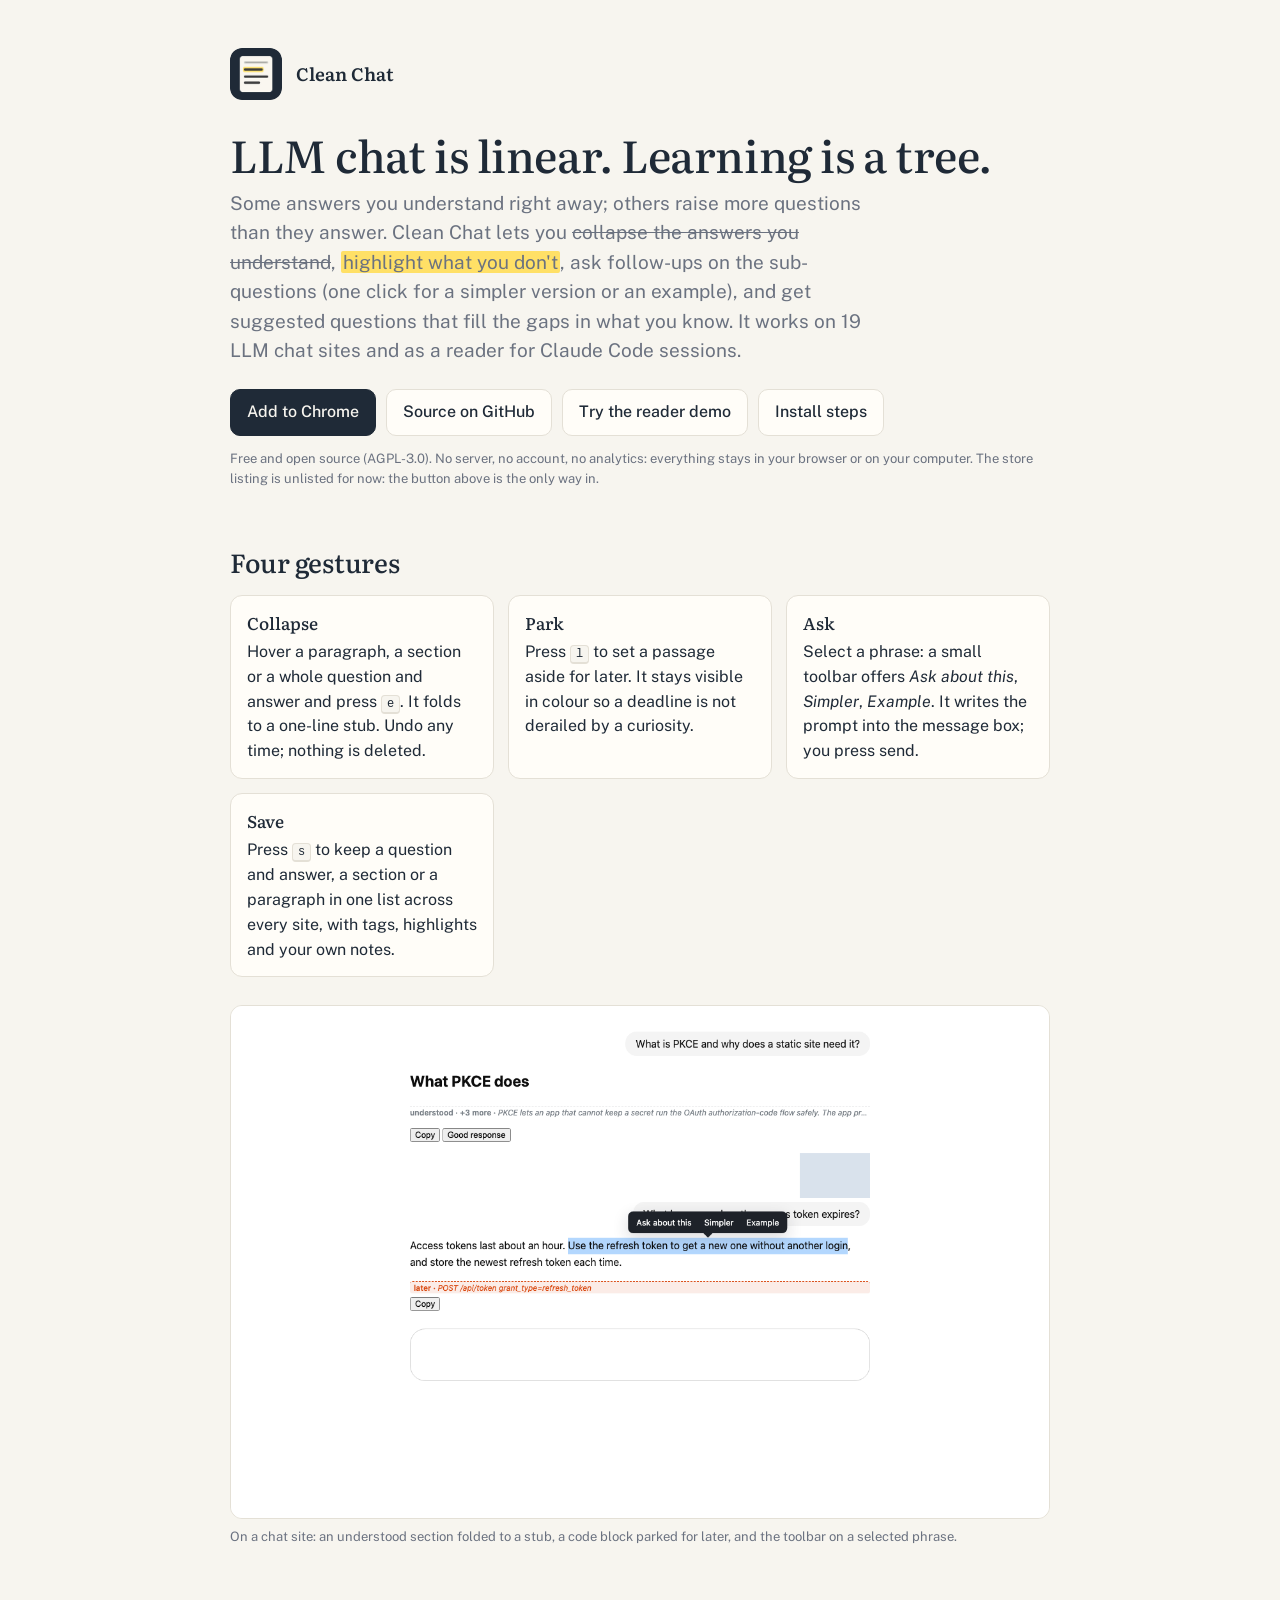
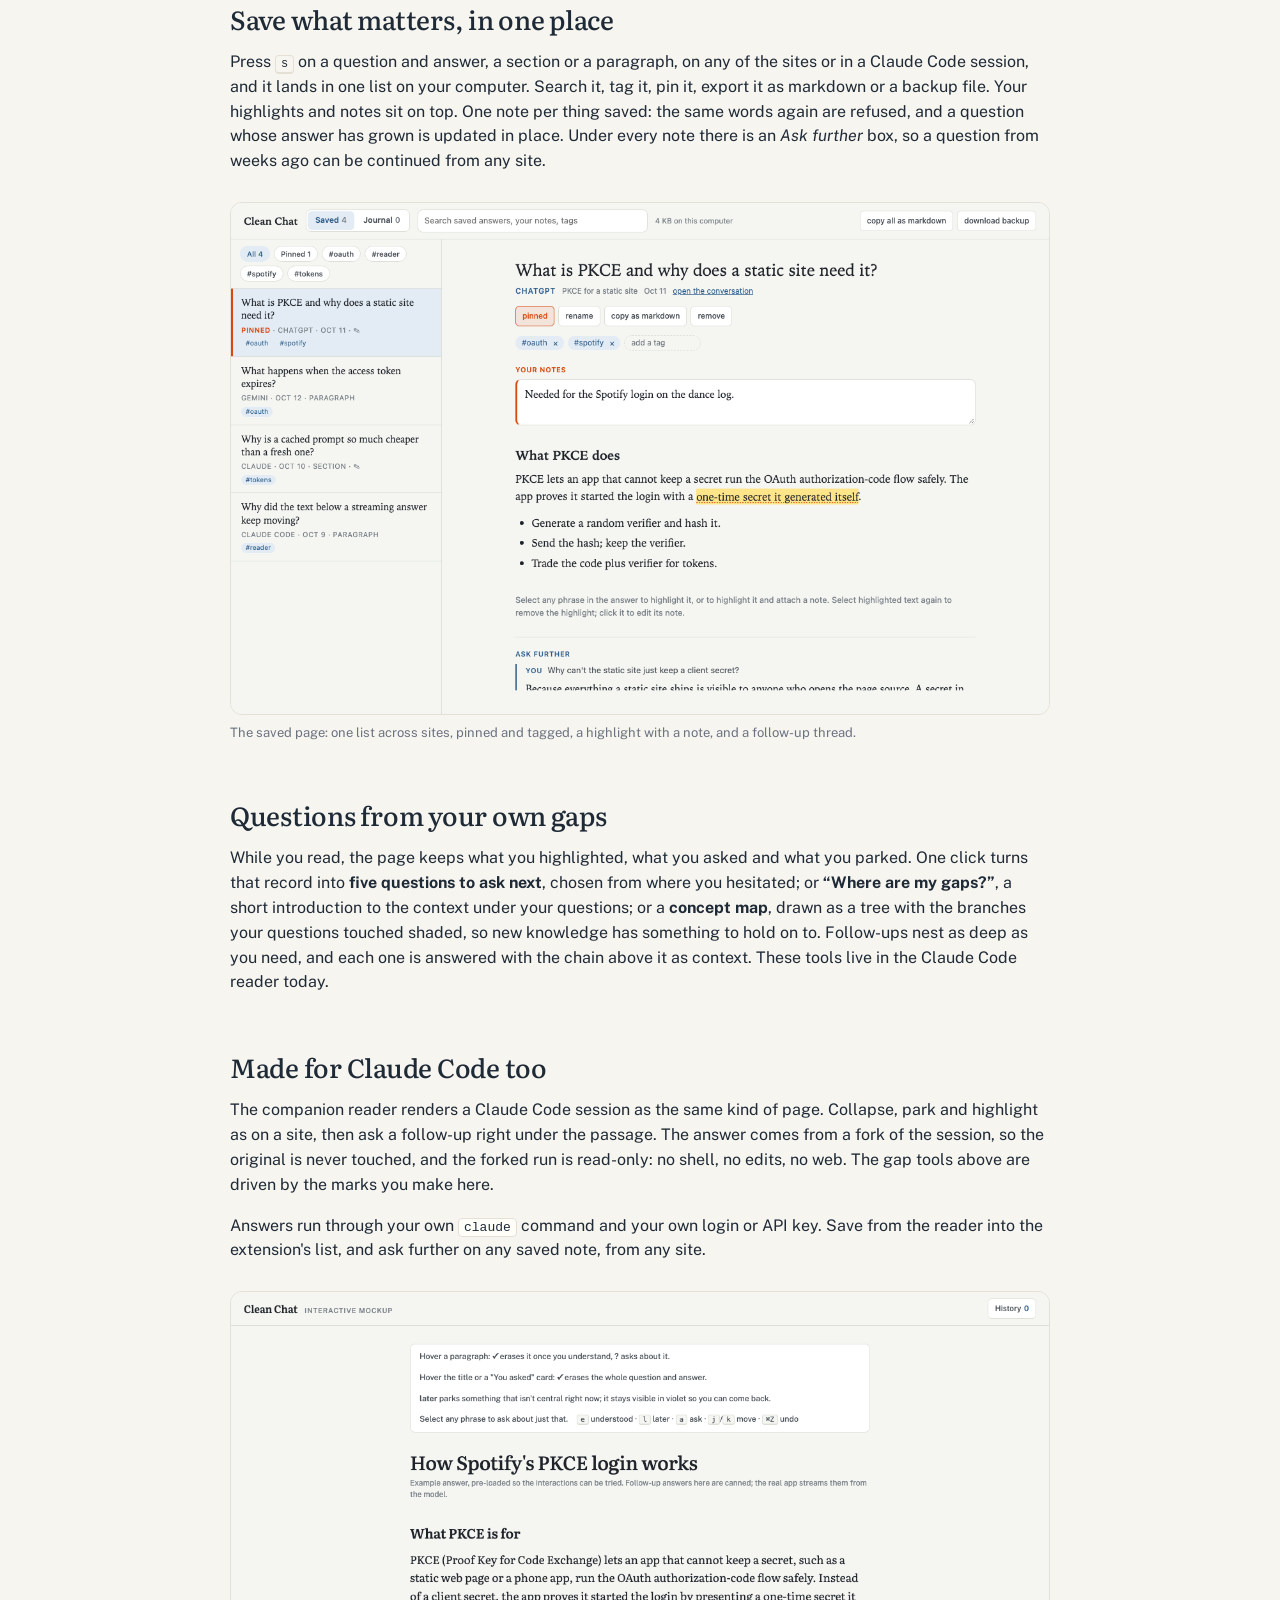
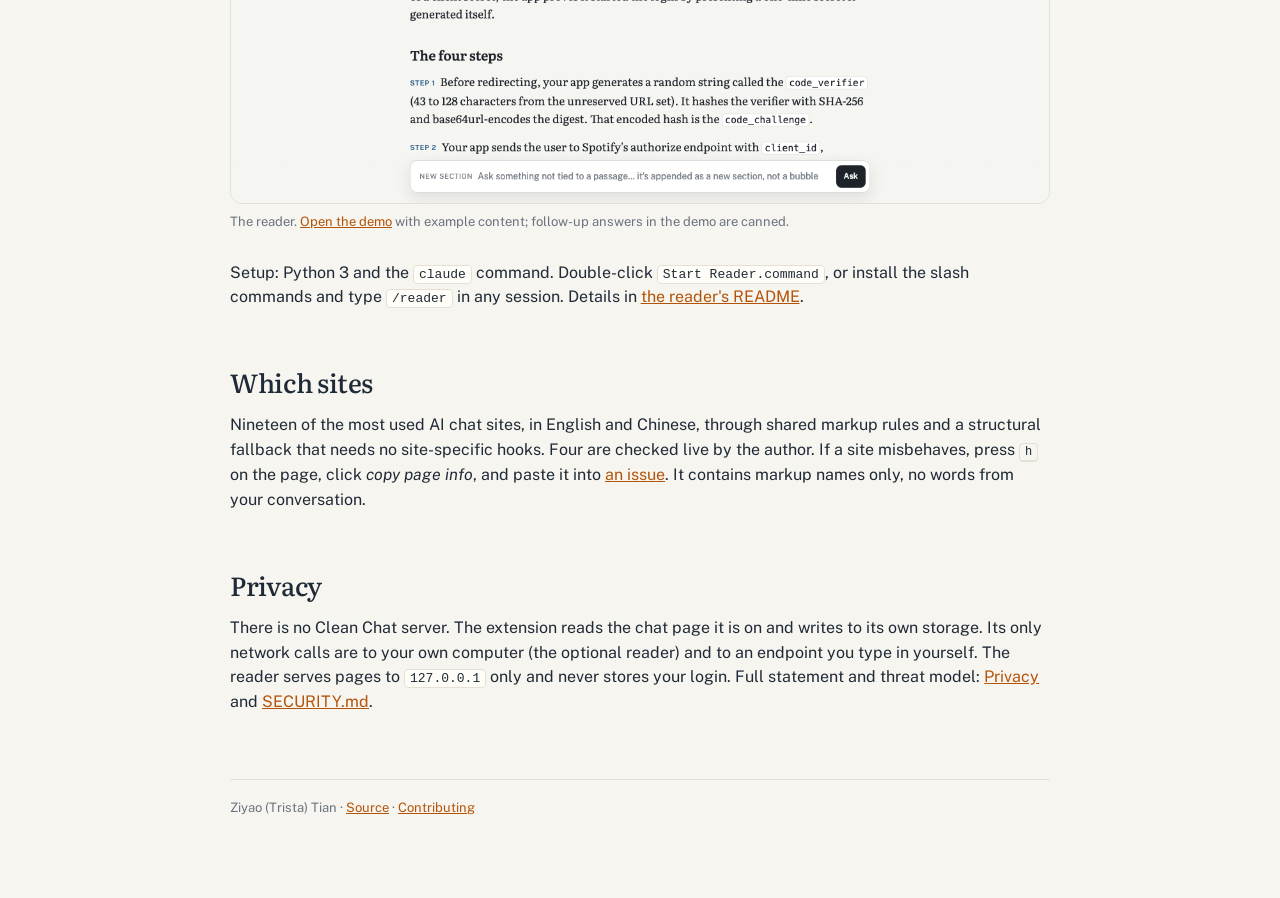
==== commit f7ea1857: "Motivation: LLM chat is linear, learning is a tree Co-Authored-By: Claude Fable 5.1 <noreply@anthrop" ====
--- a/index.html
+++ b/index.html
@@ -4,7 +4,7 @@
 <meta charset="utf-8">
 <meta name="viewport" content="width=device-width, initial-scale=1">
 <title>Clean Chat</title>
-<meta name="description" content="A reading layer for AI chats and Claude Code sessions: collapse what you understand, park what can wait, highlight and ask about what you don't, save what matters.">
+<meta name="description" content="LLM chat is linear; learning is a tree. Collapse the answers you understand, highlight what you don't, ask follow-ups on sub-questions, and get questions that fill your gaps. 19 chat sites and Claude Code.">
 <link rel="icon" href="store/icon128.png">
 <link rel="preconnect" href="https://fonts.googleapis.com">
 <link rel="preconnect" href="https://fonts.gstatic.com" crossorigin>
@@ -41,8 +41,8 @@
 <body>
 <main>
   <div class="brand"><img src="store/icon128.png" alt=""><span>Clean Chat</span></div>
-  <h1>Read an AI chat like a textbook.</h1>
-  <p class="lede"><span class="erased">Collapse what you understand.</span> <span class="parked">Park what can wait.</span> <mark>Highlight and ask about what you don't.</mark> Save what matters. On the chat sites you already use, and on your Claude Code sessions.</p>
+  <h1>LLM chat is linear. Learning is a tree.</h1>
+  <p class="lede">Some answers you understand right away; others raise more questions than they answer. Clean Chat lets you <span class="erased">collapse the answers you understand</span>, <mark>highlight what you don't</mark>, ask follow-ups on the sub-questions (one click for a simpler version or an example), and get suggested questions that fill the gaps in what you know. It works on 19 LLM chat sites and as a reader for Claude Code sessions.</p>
   <div class="cta">
     <a class="btn primary" href="https://chromewebstore.google.com/detail/clean-chat/jnaancgndlpgaeckmnebcomdoldkijkh">Add to Chrome</a>
     <a class="btn" href="https://github.com/tristatian/clean-chat">Source on GitHub</a>
